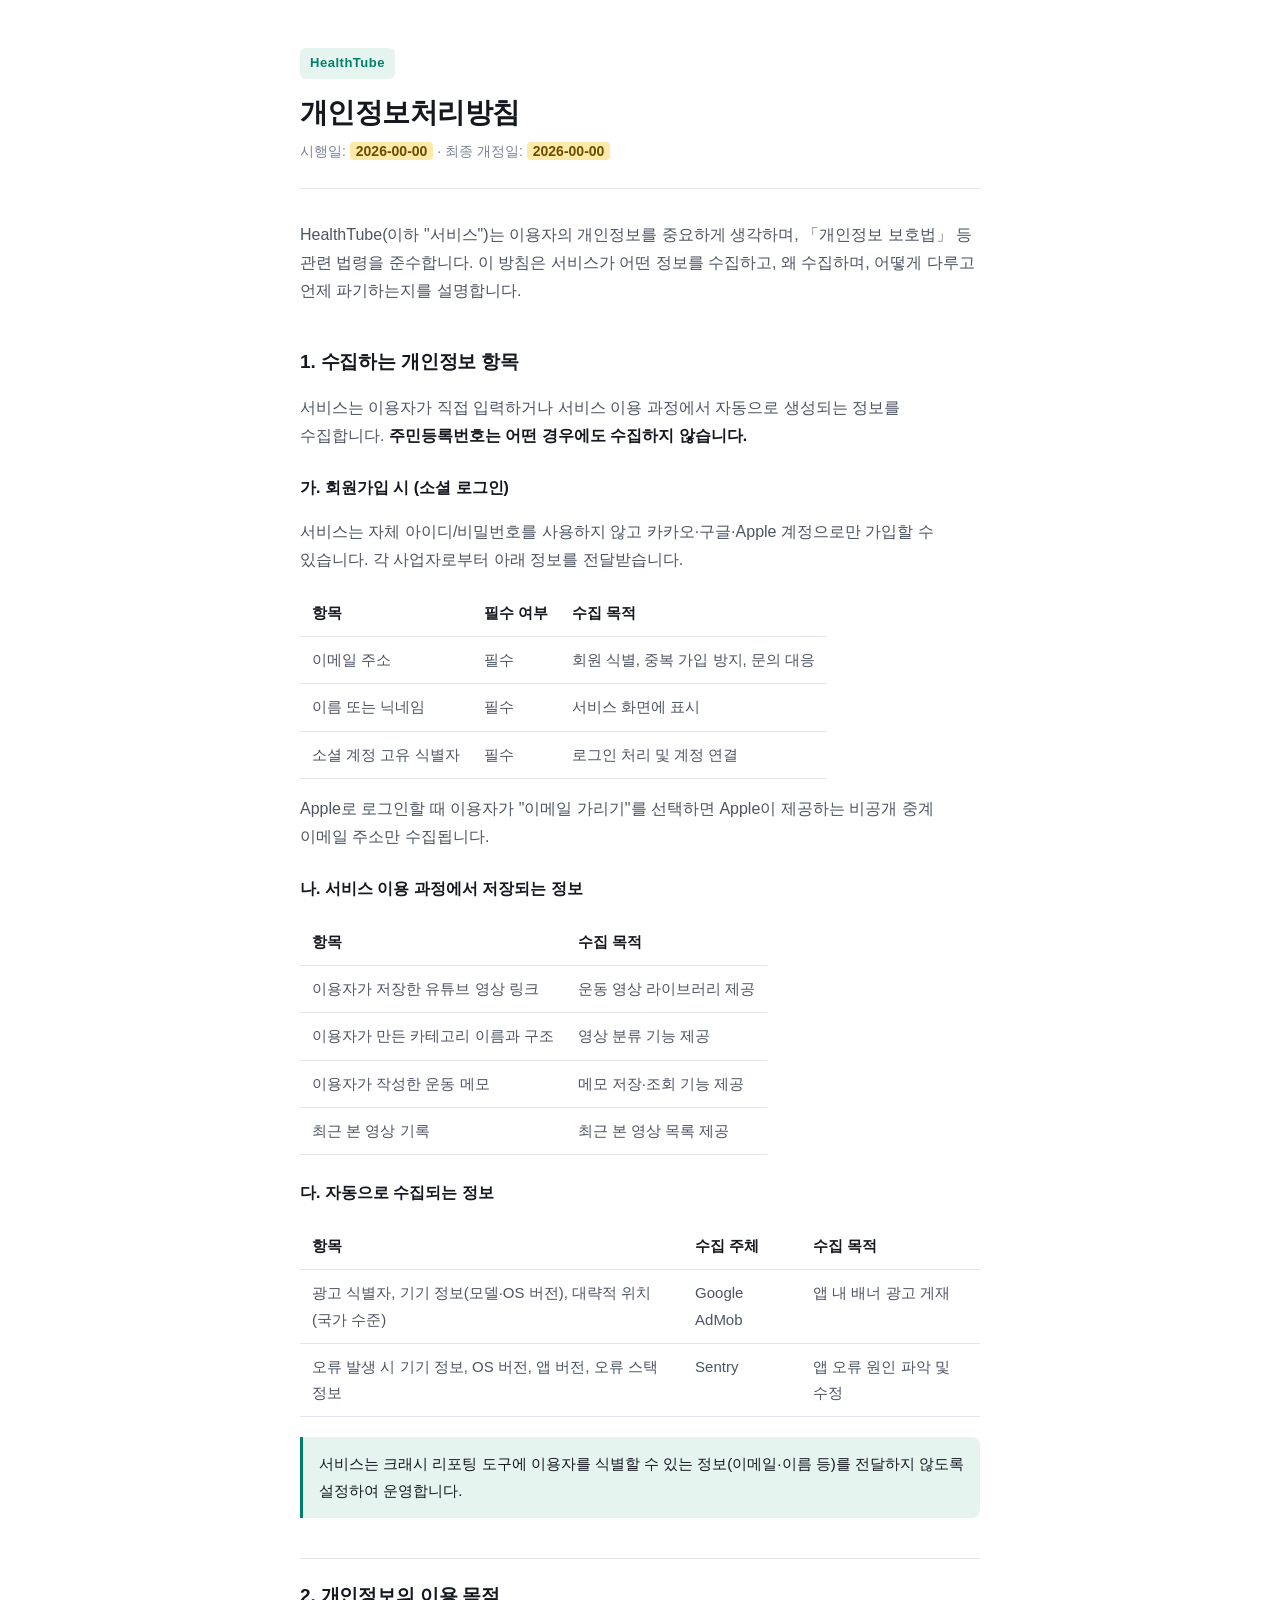
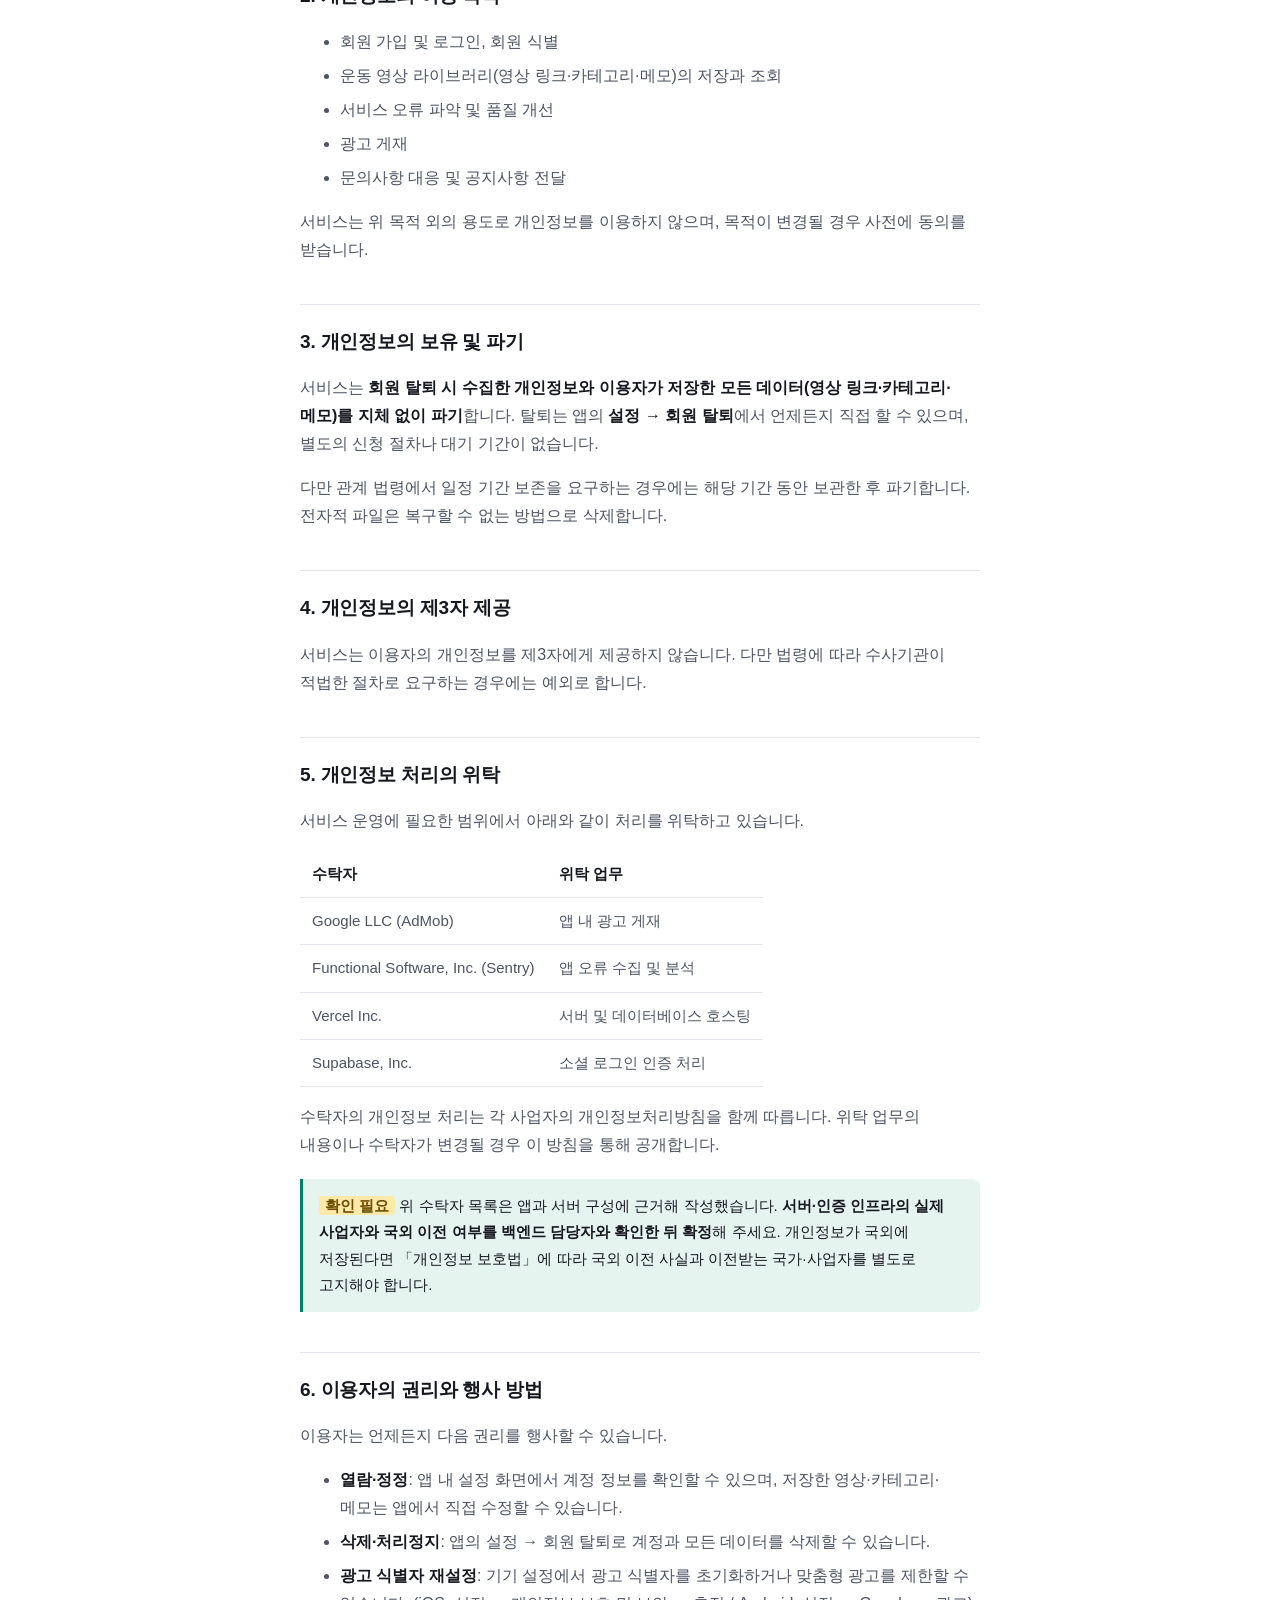
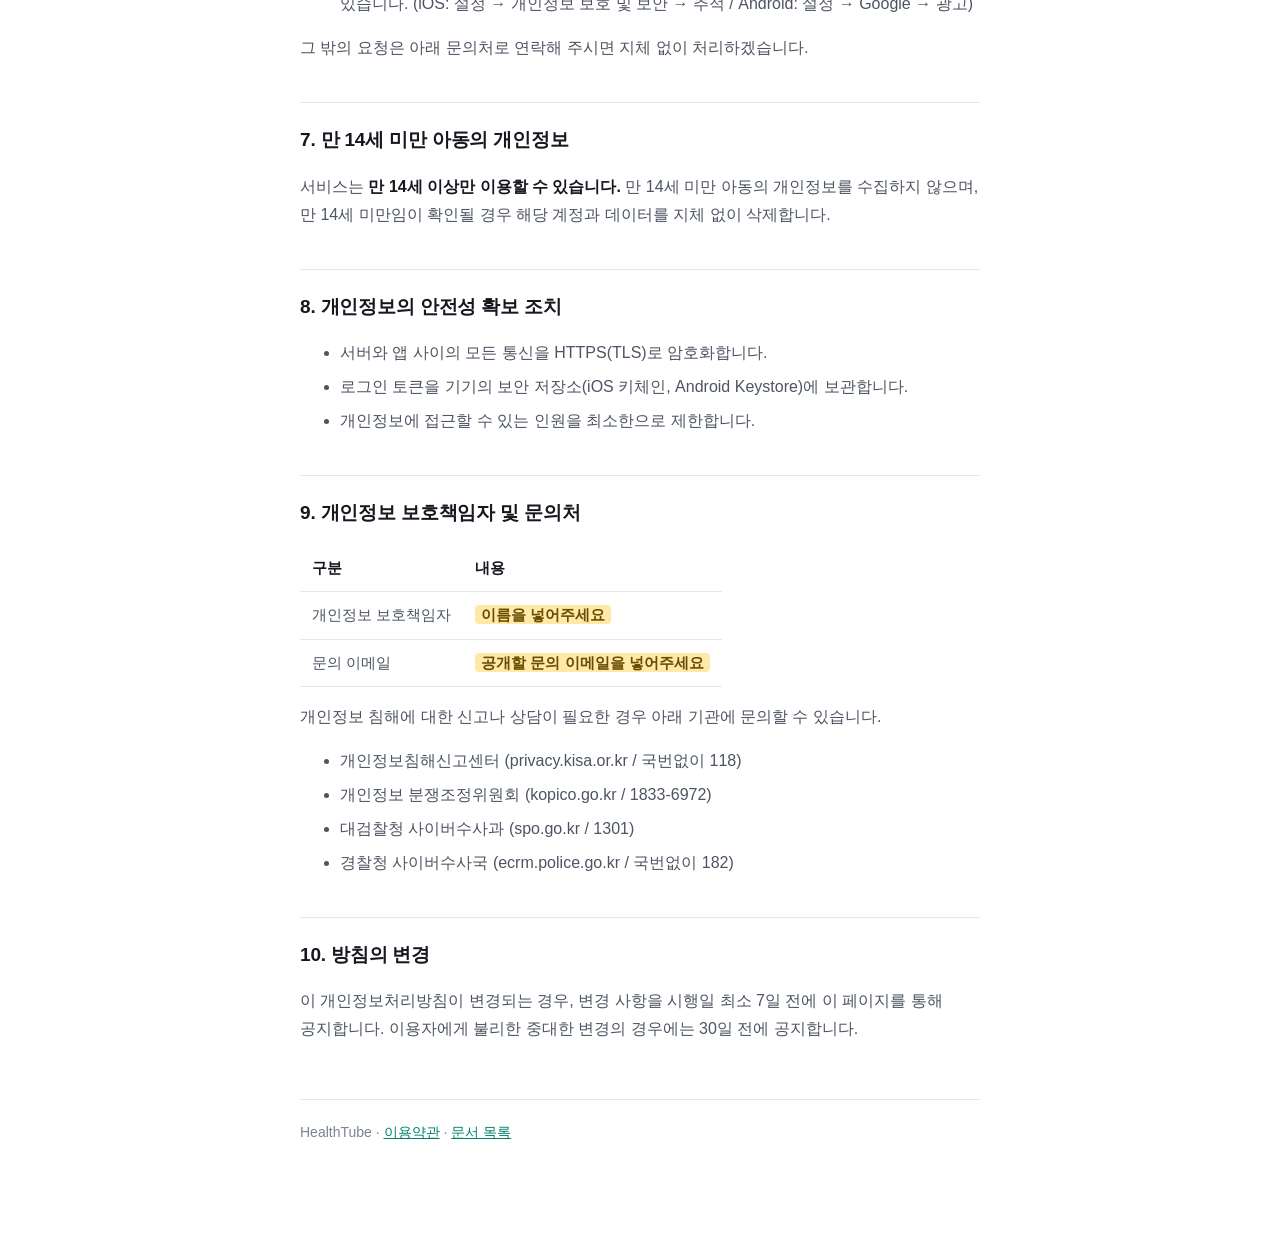
==== privacy.html @ b3cf3918 "HealthTube 개인정보처리방침·이용약관 공개 페이지 앱 코드 저장소가 비공개라 GitHub Pages를 쓸 수 없어서, 법무 문서만 담은 공개 저장소를 따로 둔다. 스토어 심" ====
<!doctype html>
<html lang="ko">
<head>
<meta charset="utf-8">
<meta name="viewport" content="width=device-width, initial-scale=1">
<title>개인정보처리방침 · HealthTube</title>
<link rel="stylesheet" href="./style.css">
</head>
<body>
<div class="wrap">

<header>
  <a class="brand" href="./">HealthTube</a>
  <h1>개인정보처리방침</h1>
  <p class="meta">시행일: <span class="todo">2026-00-00</span> · 최종 개정일: <span class="todo">2026-00-00</span></p>
</header>

<p>HealthTube(이하 "서비스")는 이용자의 개인정보를 중요하게 생각하며, 「개인정보 보호법」 등 관련 법령을 준수합니다. 이 방침은 서비스가 어떤 정보를 수집하고, 왜 수집하며, 어떻게 다루고 언제 파기하는지를 설명합니다.</p>

<h2>1. 수집하는 개인정보 항목</h2>

<p>서비스는 이용자가 직접 입력하거나 서비스 이용 과정에서 자동으로 생성되는 정보를 수집합니다. <strong>주민등록번호는 어떤 경우에도 수집하지 않습니다.</strong></p>

<h3>가. 회원가입 시 (소셜 로그인)</h3>
<p>서비스는 자체 아이디/비밀번호를 사용하지 않고 카카오·구글·Apple 계정으로만 가입할 수 있습니다. 각 사업자로부터 아래 정보를 전달받습니다.</p>
<table>
  <tr><th>항목</th><th>필수 여부</th><th>수집 목적</th></tr>
  <tr><td>이메일 주소</td><td>필수</td><td>회원 식별, 중복 가입 방지, 문의 대응</td></tr>
  <tr><td>이름 또는 닉네임</td><td>필수</td><td>서비스 화면에 표시</td></tr>
  <tr><td>소셜 계정 고유 식별자</td><td>필수</td><td>로그인 처리 및 계정 연결</td></tr>
</table>
<p>Apple로 로그인할 때 이용자가 "이메일 가리기"를 선택하면 Apple이 제공하는 비공개 중계 이메일 주소만 수집됩니다.</p>

<h3>나. 서비스 이용 과정에서 저장되는 정보</h3>
<table>
  <tr><th>항목</th><th>수집 목적</th></tr>
  <tr><td>이용자가 저장한 유튜브 영상 링크</td><td>운동 영상 라이브러리 제공</td></tr>
  <tr><td>이용자가 만든 카테고리 이름과 구조</td><td>영상 분류 기능 제공</td></tr>
  <tr><td>이용자가 작성한 운동 메모</td><td>메모 저장·조회 기능 제공</td></tr>
  <tr><td>최근 본 영상 기록</td><td>최근 본 영상 목록 제공</td></tr>
</table>

<h3>다. 자동으로 수집되는 정보</h3>
<table>
  <tr><th>항목</th><th>수집 주체</th><th>수집 목적</th></tr>
  <tr><td>광고 식별자, 기기 정보(모델·OS 버전), 대략적 위치(국가 수준)</td><td>Google AdMob</td><td>앱 내 배너 광고 게재</td></tr>
  <tr><td>오류 발생 시 기기 정보, OS 버전, 앱 버전, 오류 스택 정보</td><td>Sentry</td><td>앱 오류 원인 파악 및 수정</td></tr>
</table>

<div class="note">
  <p>서비스는 크래시 리포팅 도구에 이용자를 식별할 수 있는 정보(이메일·이름 등)를 전달하지 않도록 설정하여 운영합니다.</p>
</div>

<h2>2. 개인정보의 이용 목적</h2>
<ul>
  <li>회원 가입 및 로그인, 회원 식별</li>
  <li>운동 영상 라이브러리(영상 링크·카테고리·메모)의 저장과 조회</li>
  <li>서비스 오류 파악 및 품질 개선</li>
  <li>광고 게재</li>
  <li>문의사항 대응 및 공지사항 전달</li>
</ul>
<p>서비스는 위 목적 외의 용도로 개인정보를 이용하지 않으며, 목적이 변경될 경우 사전에 동의를 받습니다.</p>

<h2>3. 개인정보의 보유 및 파기</h2>
<p>서비스는 <strong>회원 탈퇴 시 수집한 개인정보와 이용자가 저장한 모든 데이터(영상 링크·카테고리·메모)를 지체 없이 파기</strong>합니다. 탈퇴는 앱의 <strong>설정 → 회원 탈퇴</strong>에서 언제든지 직접 할 수 있으며, 별도의 신청 절차나 대기 기간이 없습니다.</p>
<p>다만 관계 법령에서 일정 기간 보존을 요구하는 경우에는 해당 기간 동안 보관한 후 파기합니다. 전자적 파일은 복구할 수 없는 방법으로 삭제합니다.</p>

<h2>4. 개인정보의 제3자 제공</h2>
<p>서비스는 이용자의 개인정보를 제3자에게 제공하지 않습니다. 다만 법령에 따라 수사기관이 적법한 절차로 요구하는 경우에는 예외로 합니다.</p>

<h2>5. 개인정보 처리의 위탁</h2>
<p>서비스 운영에 필요한 범위에서 아래와 같이 처리를 위탁하고 있습니다.</p>
<table>
  <tr><th>수탁자</th><th>위탁 업무</th></tr>
  <tr><td>Google LLC (AdMob)</td><td>앱 내 광고 게재</td></tr>
  <tr><td>Functional Software, Inc. (Sentry)</td><td>앱 오류 수집 및 분석</td></tr>
  <tr><td>Vercel Inc.</td><td>서버 및 데이터베이스 호스팅</td></tr>
  <tr><td>Supabase, Inc.</td><td>소셜 로그인 인증 처리</td></tr>
</table>
<p>수탁자의 개인정보 처리는 각 사업자의 개인정보처리방침을 함께 따릅니다. 위탁 업무의 내용이나 수탁자가 변경될 경우 이 방침을 통해 공개합니다.</p>

<div class="note">
  <p><span class="todo">확인 필요</span> 위 수탁자 목록은 앱과 서버 구성에 근거해 작성했습니다. <strong>서버·인증 인프라의 실제 사업자와 국외 이전 여부를 백엔드 담당자와 확인한 뒤 확정</strong>해 주세요. 개인정보가 국외에 저장된다면 「개인정보 보호법」에 따라 국외 이전 사실과 이전받는 국가·사업자를 별도로 고지해야 합니다.</p>
</div>

<h2>6. 이용자의 권리와 행사 방법</h2>
<p>이용자는 언제든지 다음 권리를 행사할 수 있습니다.</p>
<ul>
  <li><strong>열람·정정</strong>: 앱 내 설정 화면에서 계정 정보를 확인할 수 있으며, 저장한 영상·카테고리·메모는 앱에서 직접 수정할 수 있습니다.</li>
  <li><strong>삭제·처리정지</strong>: 앱의 설정 → 회원 탈퇴로 계정과 모든 데이터를 삭제할 수 있습니다.</li>
  <li><strong>광고 식별자 재설정</strong>: 기기 설정에서 광고 식별자를 초기화하거나 맞춤형 광고를 제한할 수 있습니다. (iOS: 설정 → 개인정보 보호 및 보안 → 추적 / Android: 설정 → Google → 광고)</li>
</ul>
<p>그 밖의 요청은 아래 문의처로 연락해 주시면 지체 없이 처리하겠습니다.</p>

<h2>7. 만 14세 미만 아동의 개인정보</h2>
<p>서비스는 <strong>만 14세 이상만 이용할 수 있습니다.</strong> 만 14세 미만 아동의 개인정보를 수집하지 않으며, 만 14세 미만임이 확인될 경우 해당 계정과 데이터를 지체 없이 삭제합니다.</p>

<h2>8. 개인정보의 안전성 확보 조치</h2>
<ul>
  <li>서버와 앱 사이의 모든 통신을 HTTPS(TLS)로 암호화합니다.</li>
  <li>로그인 토큰을 기기의 보안 저장소(iOS 키체인, Android Keystore)에 보관합니다.</li>
  <li>개인정보에 접근할 수 있는 인원을 최소한으로 제한합니다.</li>
</ul>

<h2>9. 개인정보 보호책임자 및 문의처</h2>
<table>
  <tr><th>구분</th><th>내용</th></tr>
  <tr><td>개인정보 보호책임자</td><td><span class="todo">이름을 넣어주세요</span></td></tr>
  <tr><td>문의 이메일</td><td><span class="todo">공개할 문의 이메일을 넣어주세요</span></td></tr>
</table>
<p>개인정보 침해에 대한 신고나 상담이 필요한 경우 아래 기관에 문의할 수 있습니다.</p>
<ul>
  <li>개인정보침해신고센터 (privacy.kisa.or.kr / 국번없이 118)</li>
  <li>개인정보 분쟁조정위원회 (kopico.go.kr / 1833-6972)</li>
  <li>대검찰청 사이버수사과 (spo.go.kr / 1301)</li>
  <li>경찰청 사이버수사국 (ecrm.police.go.kr / 국번없이 182)</li>
</ul>

<h2>10. 방침의 변경</h2>
<p>이 개인정보처리방침이 변경되는 경우, 변경 사항을 시행일 최소 7일 전에 이 페이지를 통해 공지합니다. 이용자에게 불리한 중대한 변경의 경우에는 30일 전에 공지합니다.</p>

<footer>
  HealthTube · <a href="./terms">이용약관</a> · <a href="./">문서 목록</a>
</footer>

</div>
</body>
</html>
---- style.css ----
:root {
  --ground: #ffffff;
  --ink: #16181f;
  --ink-2: #4d5462;
  --ink-3: #7b8394;
  --line: #e3e6ec;
  --accent: #00806a;
  --accent-wash: #e6f4f0;
}
@media (prefers-color-scheme: dark) {
  :root {
    --ground: #12121c;
    --ink: #f3f4f7;
    --ink-2: #a6abb8;
    --ink-3: #7c8393;
    --line: #2a2d3a;
    --accent: #00d6a6;
    --accent-wash: #0f2e2b;
  }
}
* { box-sizing: border-box; }
body {
  margin: 0;
  background: var(--ground);
  color: var(--ink);
  font-family: -apple-system, BlinkMacSystemFont, "Apple SD Gothic Neo",
    "Pretendard", "Malgun Gothic", sans-serif;
  font-size: 16px;
  line-height: 1.75;
  word-break: keep-all;
  overflow-wrap: break-word;
}
.wrap { max-width: 720px; margin: 0 auto; padding: 48px 20px 96px; }
header { border-bottom: 1px solid var(--line); padding-bottom: 24px; margin-bottom: 32px; }
.brand {
  display: inline-block; font-size: 13px; font-weight: 700; letter-spacing: .04em;
  color: var(--accent); background: var(--accent-wash);
  padding: 4px 10px; border-radius: 6px; text-decoration: none; margin-bottom: 16px;
}
h1 { margin: 0 0 8px; font-size: 28px; line-height: 1.3; letter-spacing: -.02em; }
.meta { margin: 0; color: var(--ink-3); font-size: 14px; }
h2 {
  margin: 40px 0 12px; font-size: 19px; letter-spacing: -.01em;
  padding-top: 20px; border-top: 1px solid var(--line);
}
h2:first-of-type { border-top: 0; padding-top: 0; }
h3 { margin: 24px 0 8px; font-size: 16px; }
p, li { color: var(--ink-2); }
li { margin-bottom: 6px; }
strong { color: var(--ink); }
table { width: 100%; border-collapse: collapse; margin: 16px 0; font-size: 15px; display: block; overflow-x: auto; }
th, td { text-align: left; padding: 10px 12px; border-bottom: 1px solid var(--line); vertical-align: top; }
th { color: var(--ink); font-weight: 600; white-space: nowrap; }
td { color: var(--ink-2); }
.note {
  background: var(--accent-wash); border-left: 3px solid var(--accent);
  padding: 14px 16px; border-radius: 0 8px 8px 0; margin: 20px 0;
}
.note p { margin: 0; color: var(--ink); font-size: 15px; }
footer { margin-top: 56px; padding-top: 20px; border-top: 1px solid var(--line); color: var(--ink-3); font-size: 14px; }
a { color: var(--accent); }
.todo { background: #ffe9a8; color: #6b4d00; padding: 1px 6px; border-radius: 4px; font-weight: 600; }
@media (prefers-color-scheme: dark) { .todo { background: #4a3a00; color: #ffd968; } }
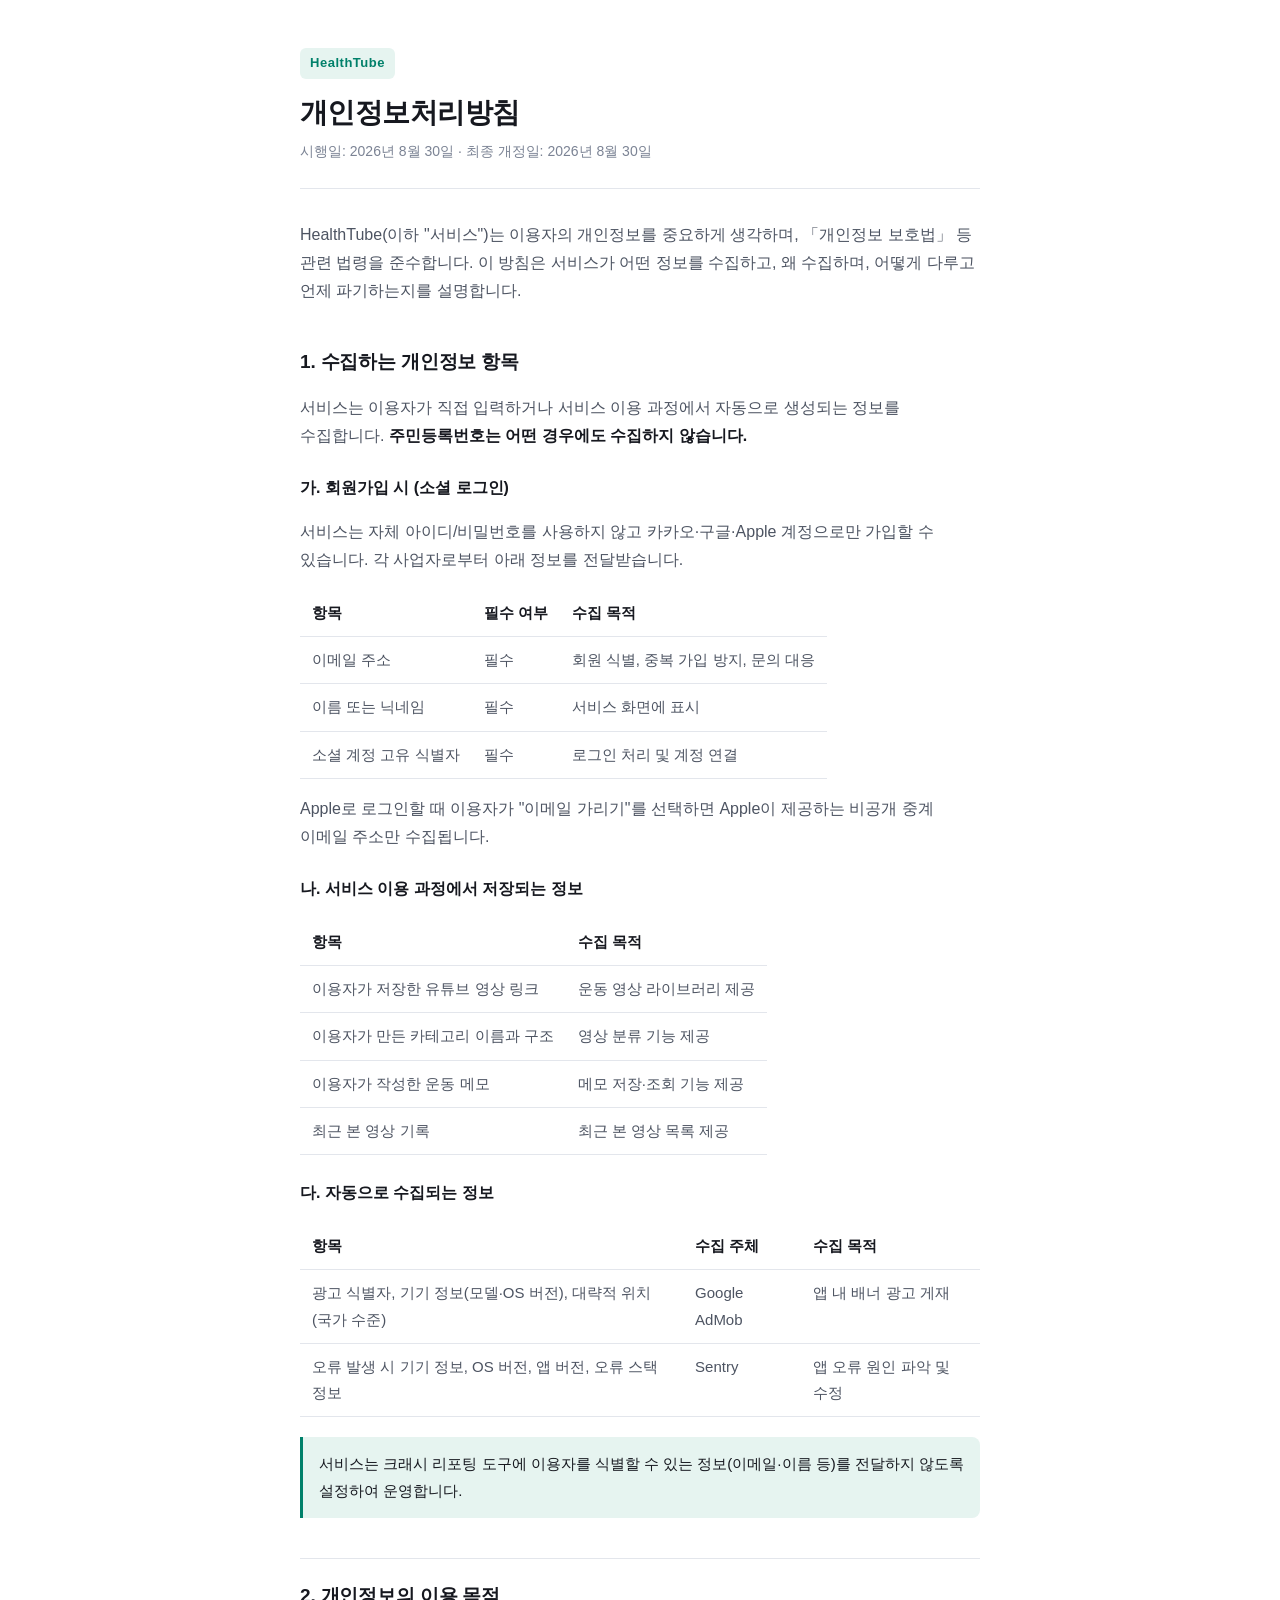
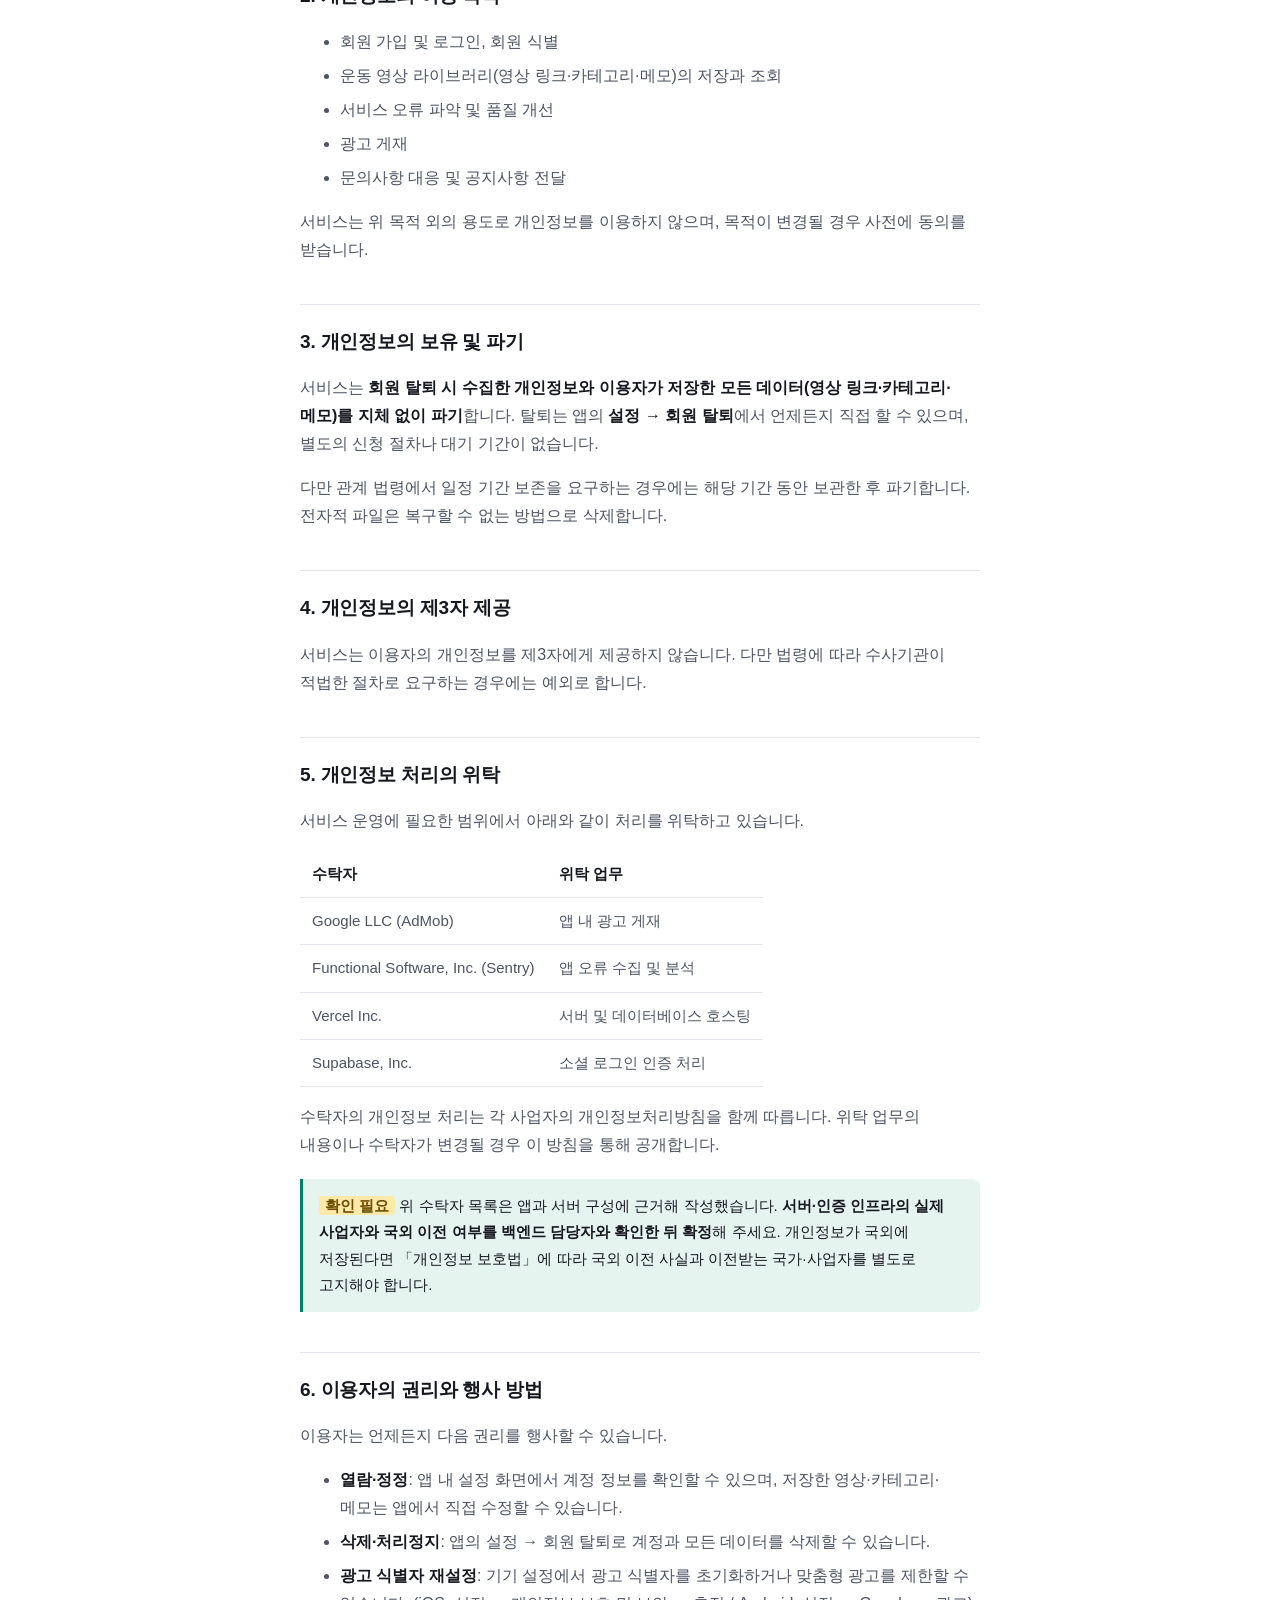
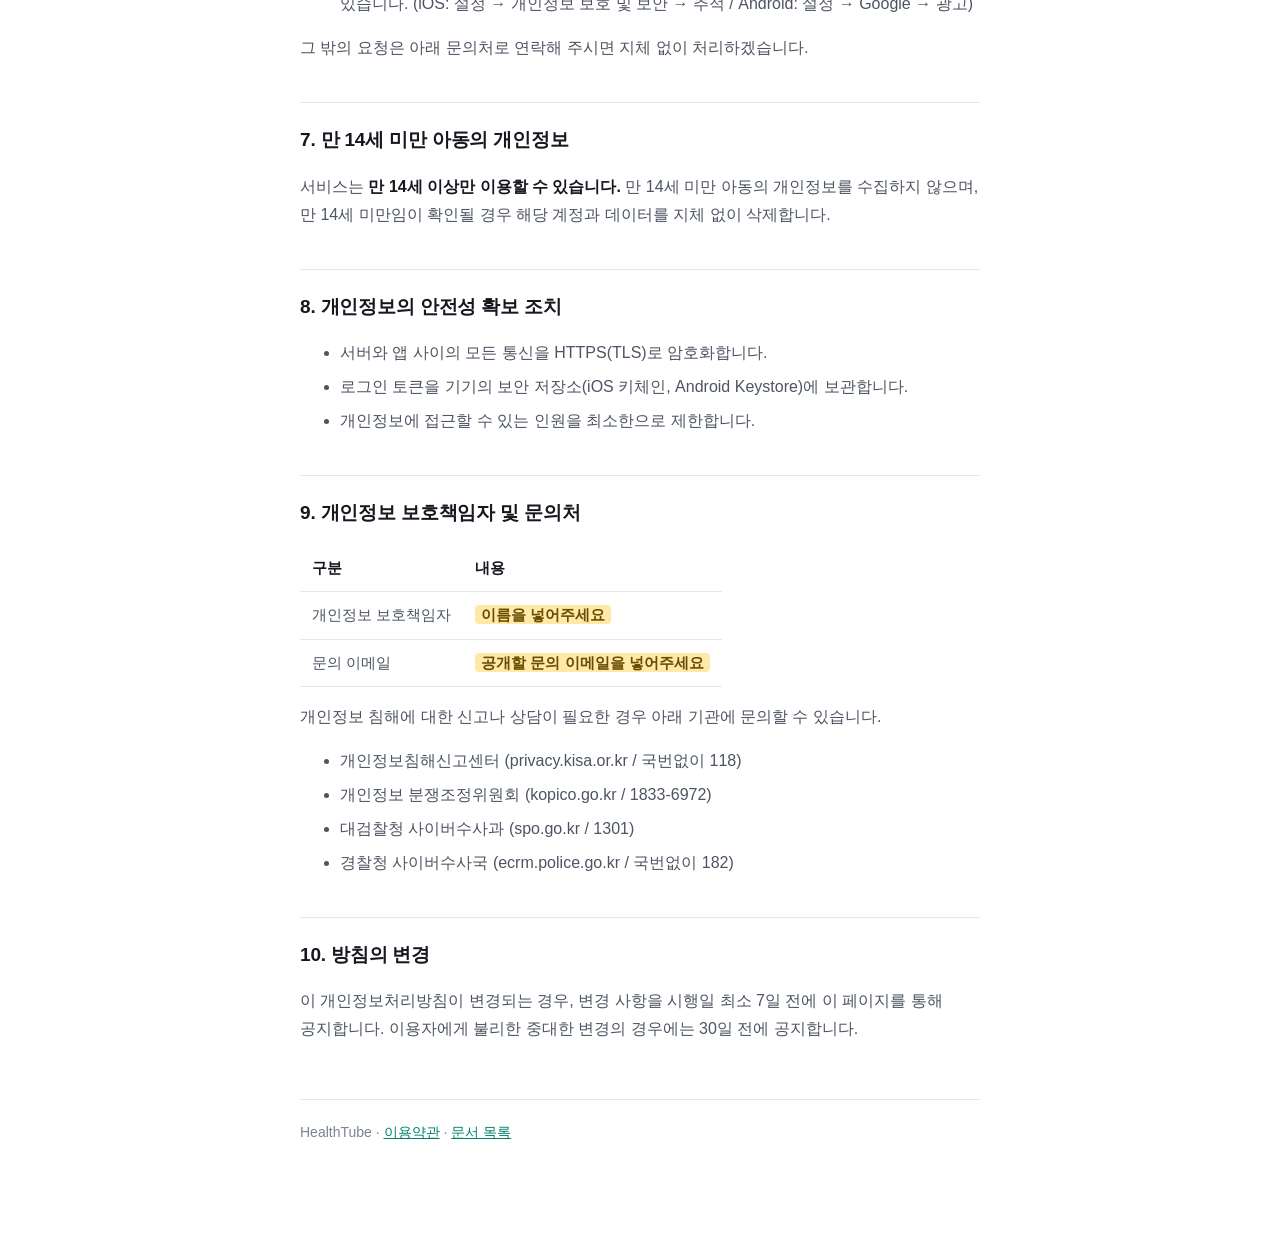
==== commit f9b7ecf3: "시행일을 2026년 8월 30일로 확정 문서를 공개한 날을 시행일로 잡는다. 남은 빈칸은 개인정보 보호책임자 이름과 공개할 문의 이메일 두 가지." ====
--- a/privacy.html
+++ b/privacy.html
@@ -12,7 +12,7 @@
 <header>
   <a class="brand" href="./">HealthTube</a>
   <h1>개인정보처리방침</h1>
-  <p class="meta">시행일: <span class="todo">2026-00-00</span> · 최종 개정일: <span class="todo">2026-00-00</span></p>
+  <p class="meta">시행일: 2026년 8월 30일 · 최종 개정일: 2026년 8월 30일</p>
 </header>
 
 <p>HealthTube(이하 "서비스")는 이용자의 개인정보를 중요하게 생각하며, 「개인정보 보호법」 등 관련 법령을 준수합니다. 이 방침은 서비스가 어떤 정보를 수집하고, 왜 수집하며, 어떻게 다루고 언제 파기하는지를 설명합니다.</p>
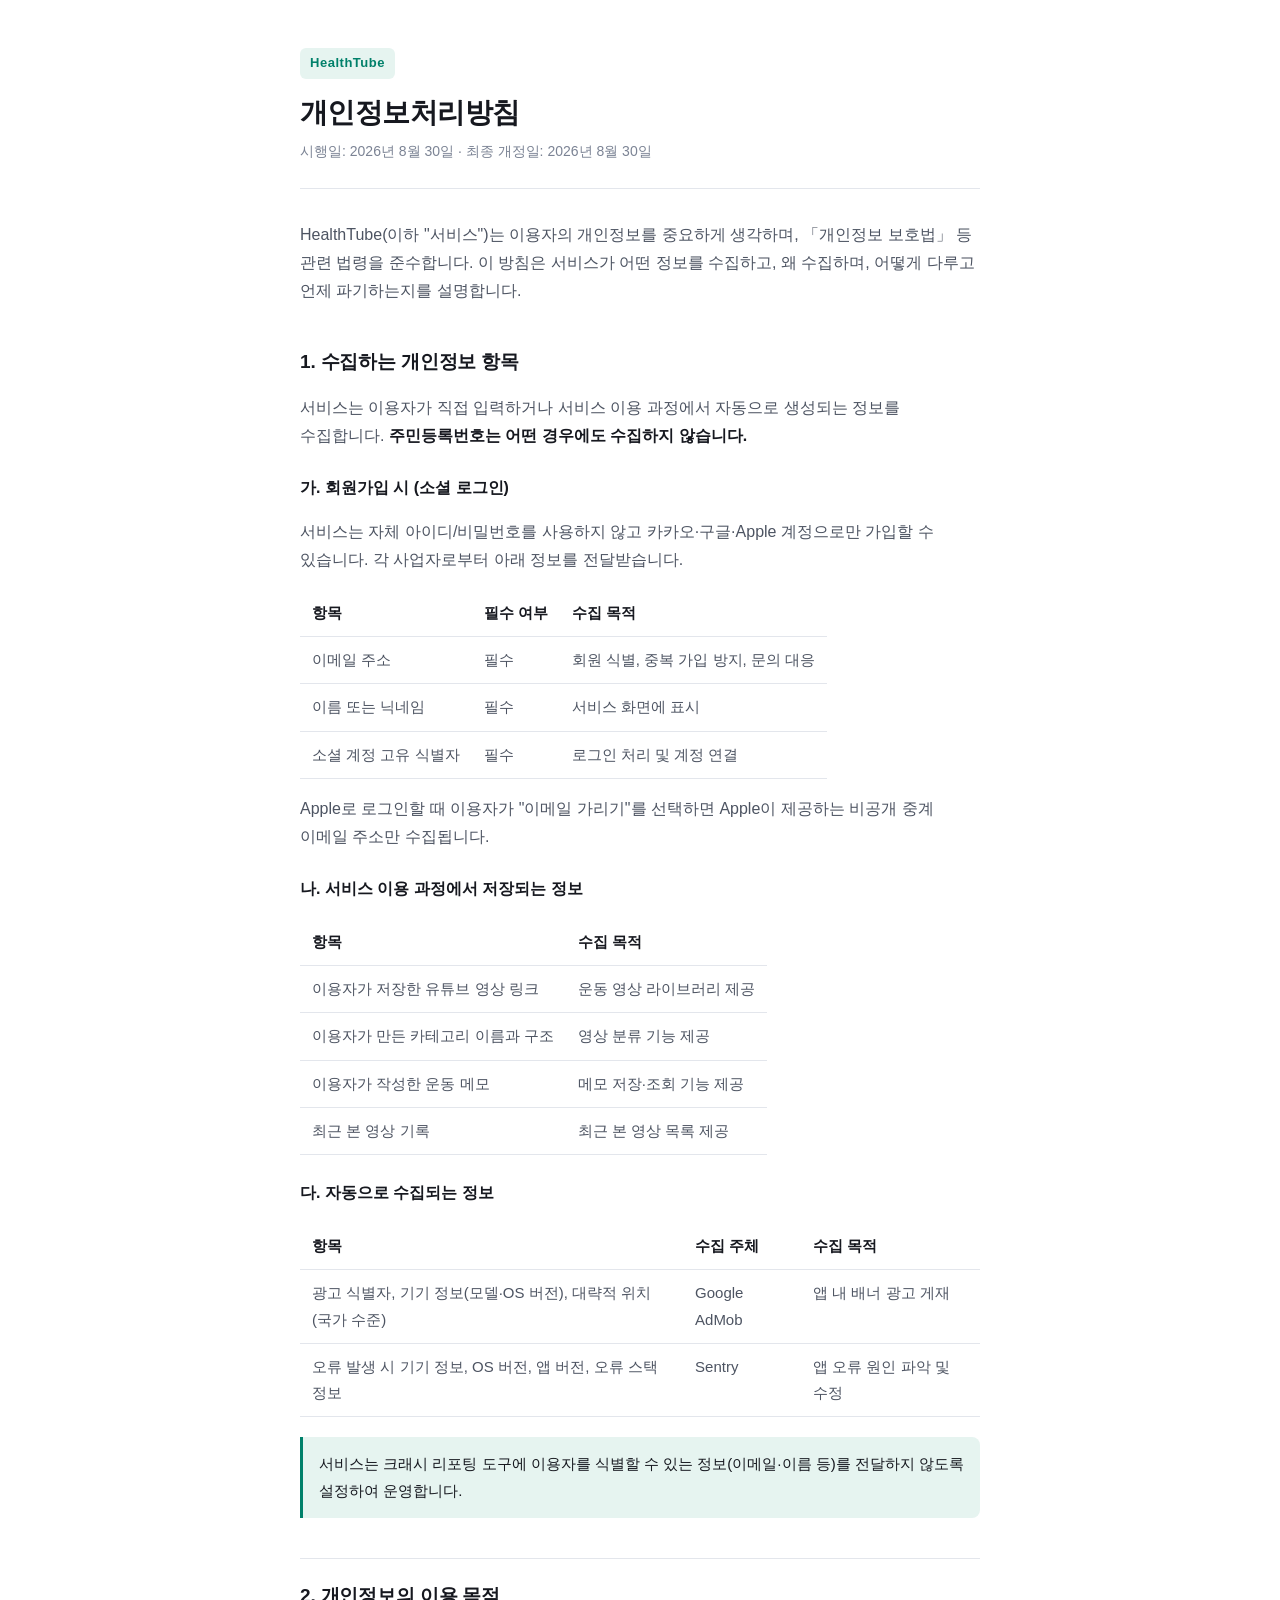
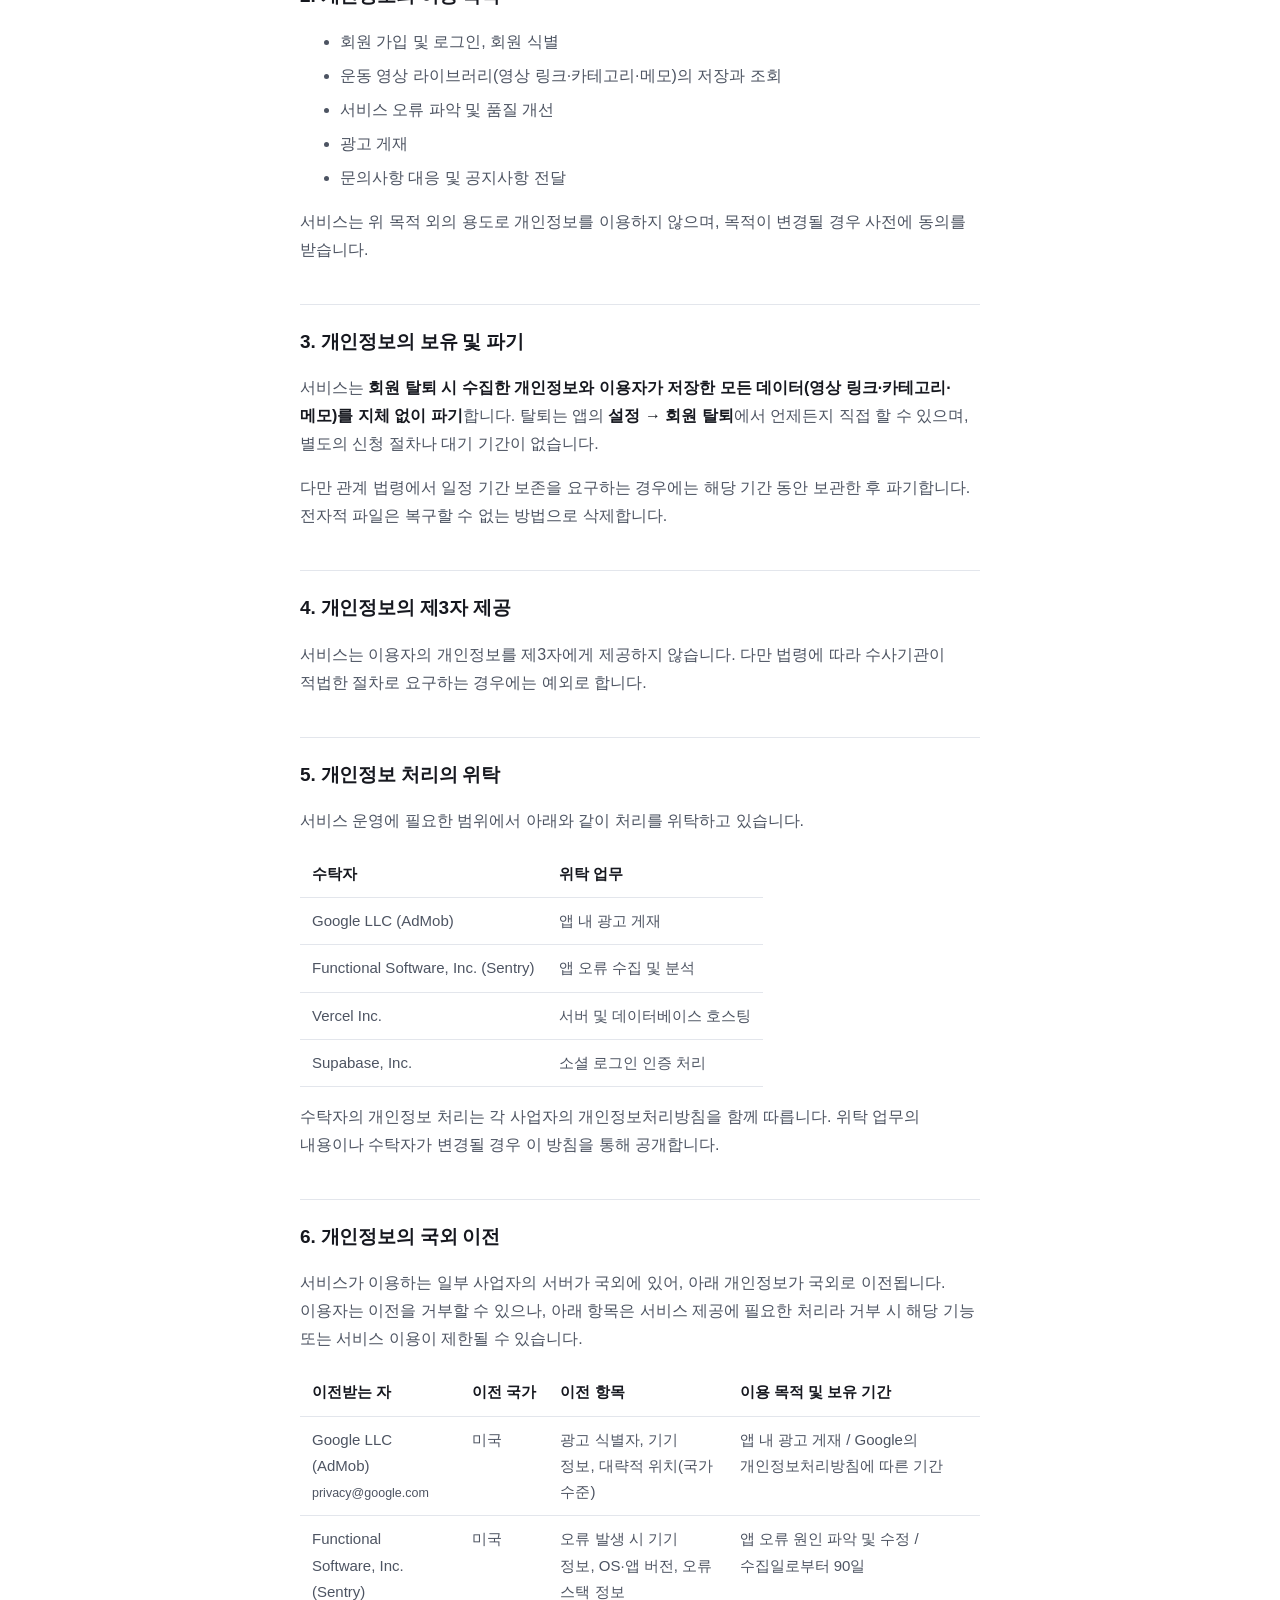
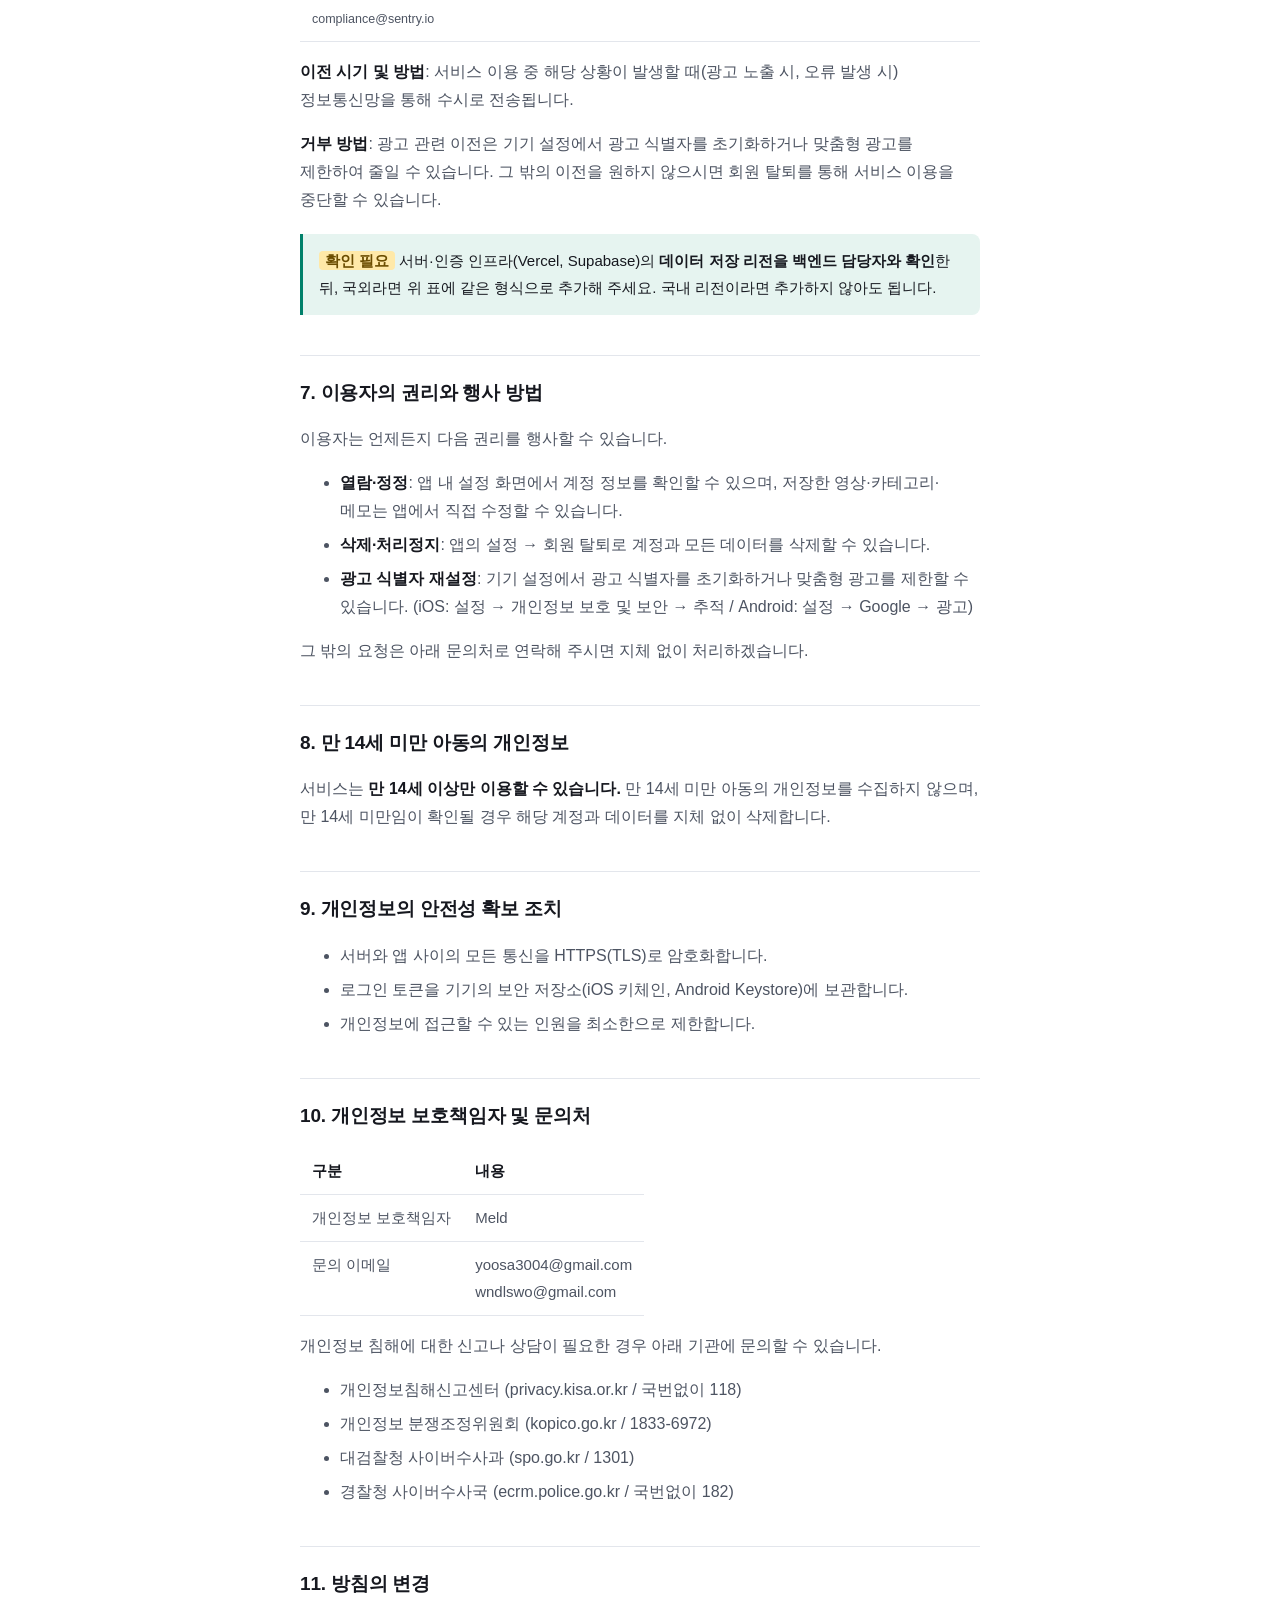
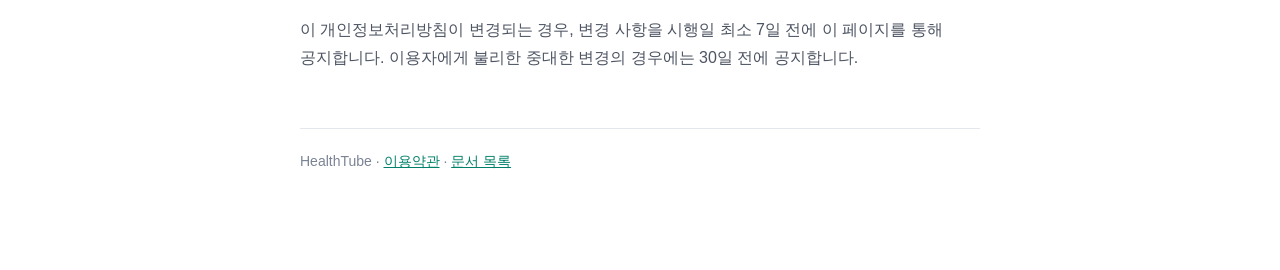
==== commit fbbdc4b5: "국외 이전 항목 추가, 보호책임자·문의처 확정 개인정보 보호책임자를 Meld로, 문의처를 두 이메일로 채웠다.  국외 이전 절을 새로 넣었다. 서비스를 한국에서만 제공해도 데이터가" ====
--- a/privacy.html
+++ b/privacy.html
@@ -79,11 +79,31 @@
 </table>
 <p>수탁자의 개인정보 처리는 각 사업자의 개인정보처리방침을 함께 따릅니다. 위탁 업무의 내용이나 수탁자가 변경될 경우 이 방침을 통해 공개합니다.</p>
 
+<h2>6. 개인정보의 국외 이전</h2>
+<p>서비스가 이용하는 일부 사업자의 서버가 국외에 있어, 아래 개인정보가 국외로 이전됩니다. 이용자는 이전을 거부할 수 있으나, 아래 항목은 서비스 제공에 필요한 처리라 거부 시 해당 기능 또는 서비스 이용이 제한될 수 있습니다.</p>
+<table>
+  <tr><th>이전받는 자</th><th>이전 국가</th><th>이전 항목</th><th>이용 목적 및 보유 기간</th></tr>
+  <tr>
+    <td>Google LLC<br>(AdMob)<br><small>privacy@google.com</small></td>
+    <td>미국</td>
+    <td>광고 식별자, 기기 정보, 대략적 위치(국가 수준)</td>
+    <td>앱 내 광고 게재 / Google의 개인정보처리방침에 따른 기간</td>
+  </tr>
+  <tr>
+    <td>Functional Software, Inc.<br>(Sentry)<br><small>compliance@sentry.io</small></td>
+    <td>미국</td>
+    <td>오류 발생 시 기기 정보, OS·앱 버전, 오류 스택 정보</td>
+    <td>앱 오류 원인 파악 및 수정 / 수집일로부터 90일</td>
+  </tr>
+</table>
+<p><strong>이전 시기 및 방법</strong>: 서비스 이용 중 해당 상황이 발생할 때(광고 노출 시, 오류 발생 시) 정보통신망을 통해 수시로 전송됩니다.</p>
+<p><strong>거부 방법</strong>: 광고 관련 이전은 기기 설정에서 광고 식별자를 초기화하거나 맞춤형 광고를 제한하여 줄일 수 있습니다. 그 밖의 이전을 원하지 않으시면 회원 탈퇴를 통해 서비스 이용을 중단할 수 있습니다.</p>
+
 <div class="note">
-  <p><span class="todo">확인 필요</span> 위 수탁자 목록은 앱과 서버 구성에 근거해 작성했습니다. <strong>서버·인증 인프라의 실제 사업자와 국외 이전 여부를 백엔드 담당자와 확인한 뒤 확정</strong>해 주세요. 개인정보가 국외에 저장된다면 「개인정보 보호법」에 따라 국외 이전 사실과 이전받는 국가·사업자를 별도로 고지해야 합니다.</p>
+  <p><span class="todo">확인 필요</span> 서버·인증 인프라(Vercel, Supabase)의 <strong>데이터 저장 리전을 백엔드 담당자와 확인</strong>한 뒤, 국외라면 위 표에 같은 형식으로 추가해 주세요. 국내 리전이라면 추가하지 않아도 됩니다.</p>
 </div>
 
-<h2>6. 이용자의 권리와 행사 방법</h2>
+<h2>7. 이용자의 권리와 행사 방법</h2>
 <p>이용자는 언제든지 다음 권리를 행사할 수 있습니다.</p>
 <ul>
   <li><strong>열람·정정</strong>: 앱 내 설정 화면에서 계정 정보를 확인할 수 있으며, 저장한 영상·카테고리·메모는 앱에서 직접 수정할 수 있습니다.</li>
@@ -92,21 +112,21 @@
 </ul>
 <p>그 밖의 요청은 아래 문의처로 연락해 주시면 지체 없이 처리하겠습니다.</p>
 
-<h2>7. 만 14세 미만 아동의 개인정보</h2>
+<h2>8. 만 14세 미만 아동의 개인정보</h2>
 <p>서비스는 <strong>만 14세 이상만 이용할 수 있습니다.</strong> 만 14세 미만 아동의 개인정보를 수집하지 않으며, 만 14세 미만임이 확인될 경우 해당 계정과 데이터를 지체 없이 삭제합니다.</p>
 
-<h2>8. 개인정보의 안전성 확보 조치</h2>
+<h2>9. 개인정보의 안전성 확보 조치</h2>
 <ul>
   <li>서버와 앱 사이의 모든 통신을 HTTPS(TLS)로 암호화합니다.</li>
   <li>로그인 토큰을 기기의 보안 저장소(iOS 키체인, Android Keystore)에 보관합니다.</li>
   <li>개인정보에 접근할 수 있는 인원을 최소한으로 제한합니다.</li>
 </ul>
 
-<h2>9. 개인정보 보호책임자 및 문의처</h2>
+<h2>10. 개인정보 보호책임자 및 문의처</h2>
 <table>
   <tr><th>구분</th><th>내용</th></tr>
-  <tr><td>개인정보 보호책임자</td><td><span class="todo">이름을 넣어주세요</span></td></tr>
-  <tr><td>문의 이메일</td><td><span class="todo">공개할 문의 이메일을 넣어주세요</span></td></tr>
+  <tr><td>개인정보 보호책임자</td><td>Meld</td></tr>
+  <tr><td>문의 이메일</td><td>yoosa3004@gmail.com<br>wndlswo@gmail.com</td></tr>
 </table>
 <p>개인정보 침해에 대한 신고나 상담이 필요한 경우 아래 기관에 문의할 수 있습니다.</p>
 <ul>
@@ -116,7 +136,7 @@
   <li>경찰청 사이버수사국 (ecrm.police.go.kr / 국번없이 182)</li>
 </ul>
 
-<h2>10. 방침의 변경</h2>
+<h2>11. 방침의 변경</h2>
 <p>이 개인정보처리방침이 변경되는 경우, 변경 사항을 시행일 최소 7일 전에 이 페이지를 통해 공지합니다. 이용자에게 불리한 중대한 변경의 경우에는 30일 전에 공지합니다.</p>
 
 <footer>
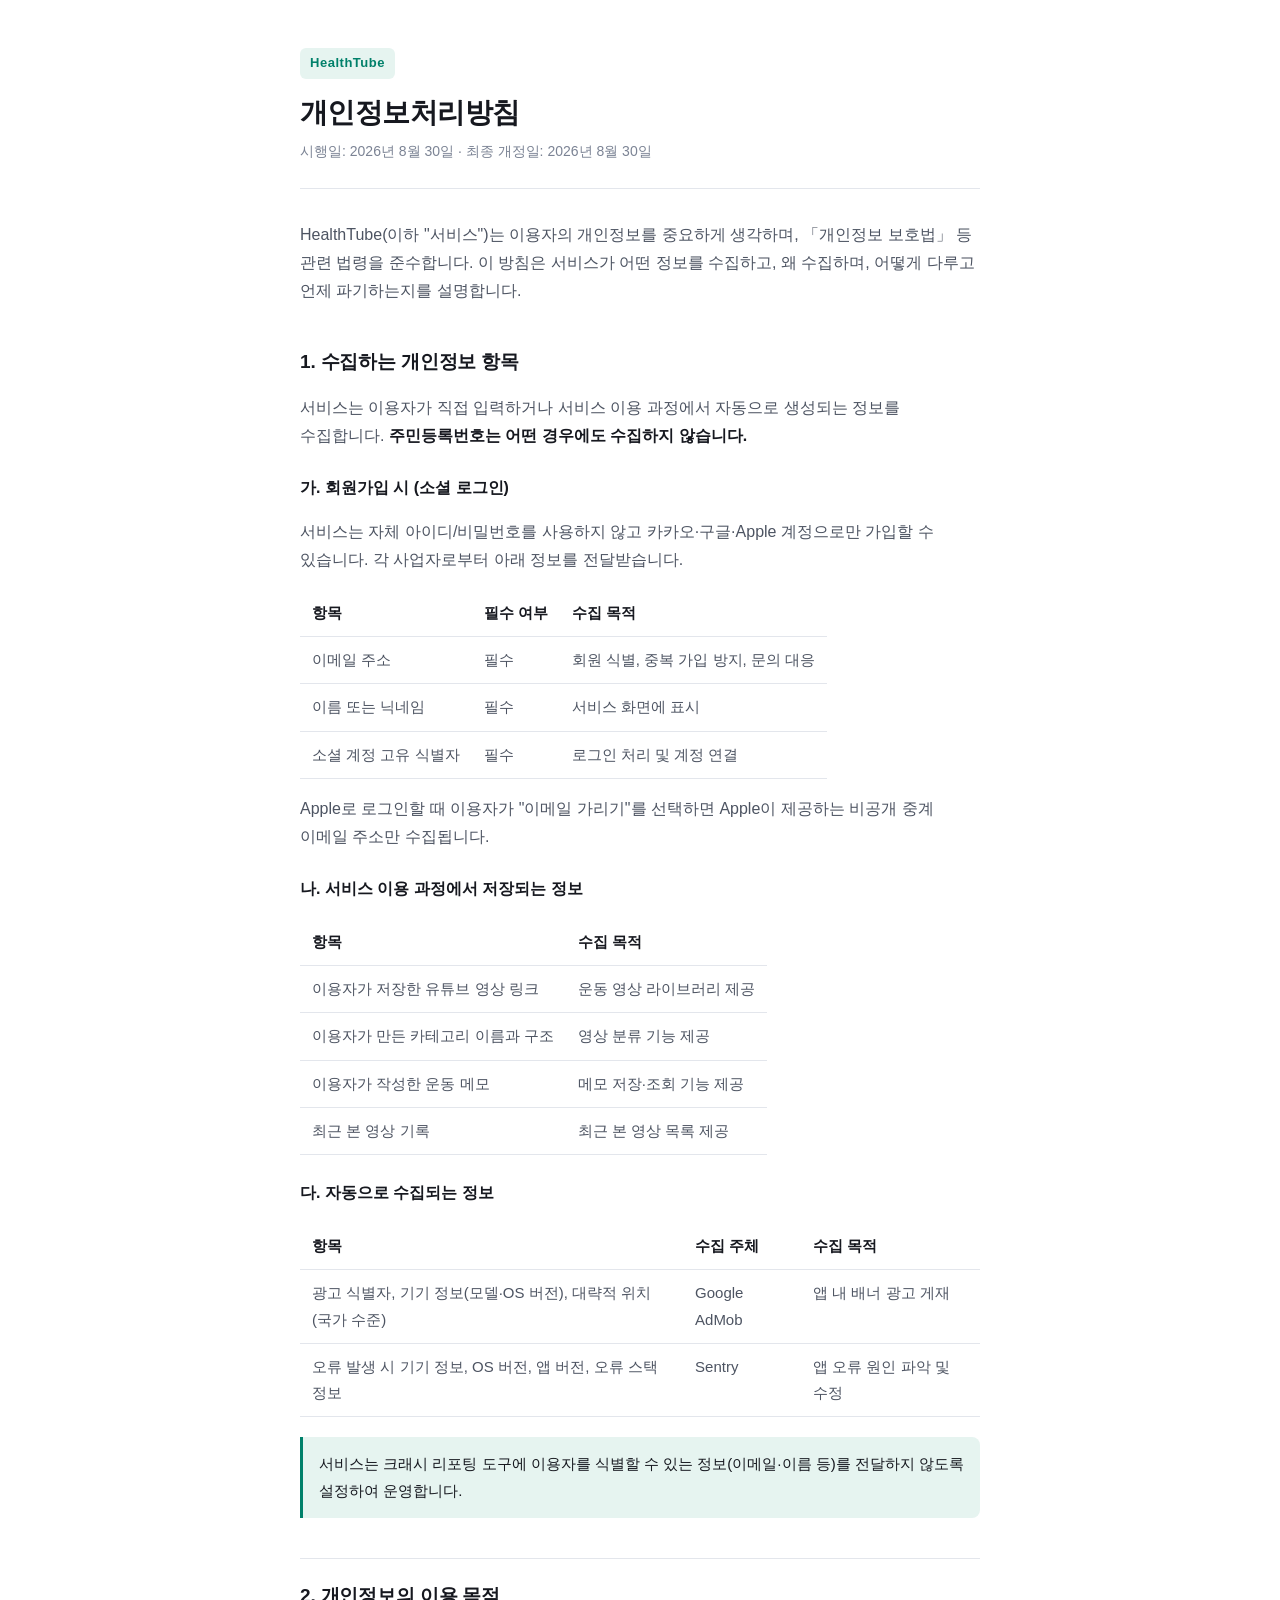
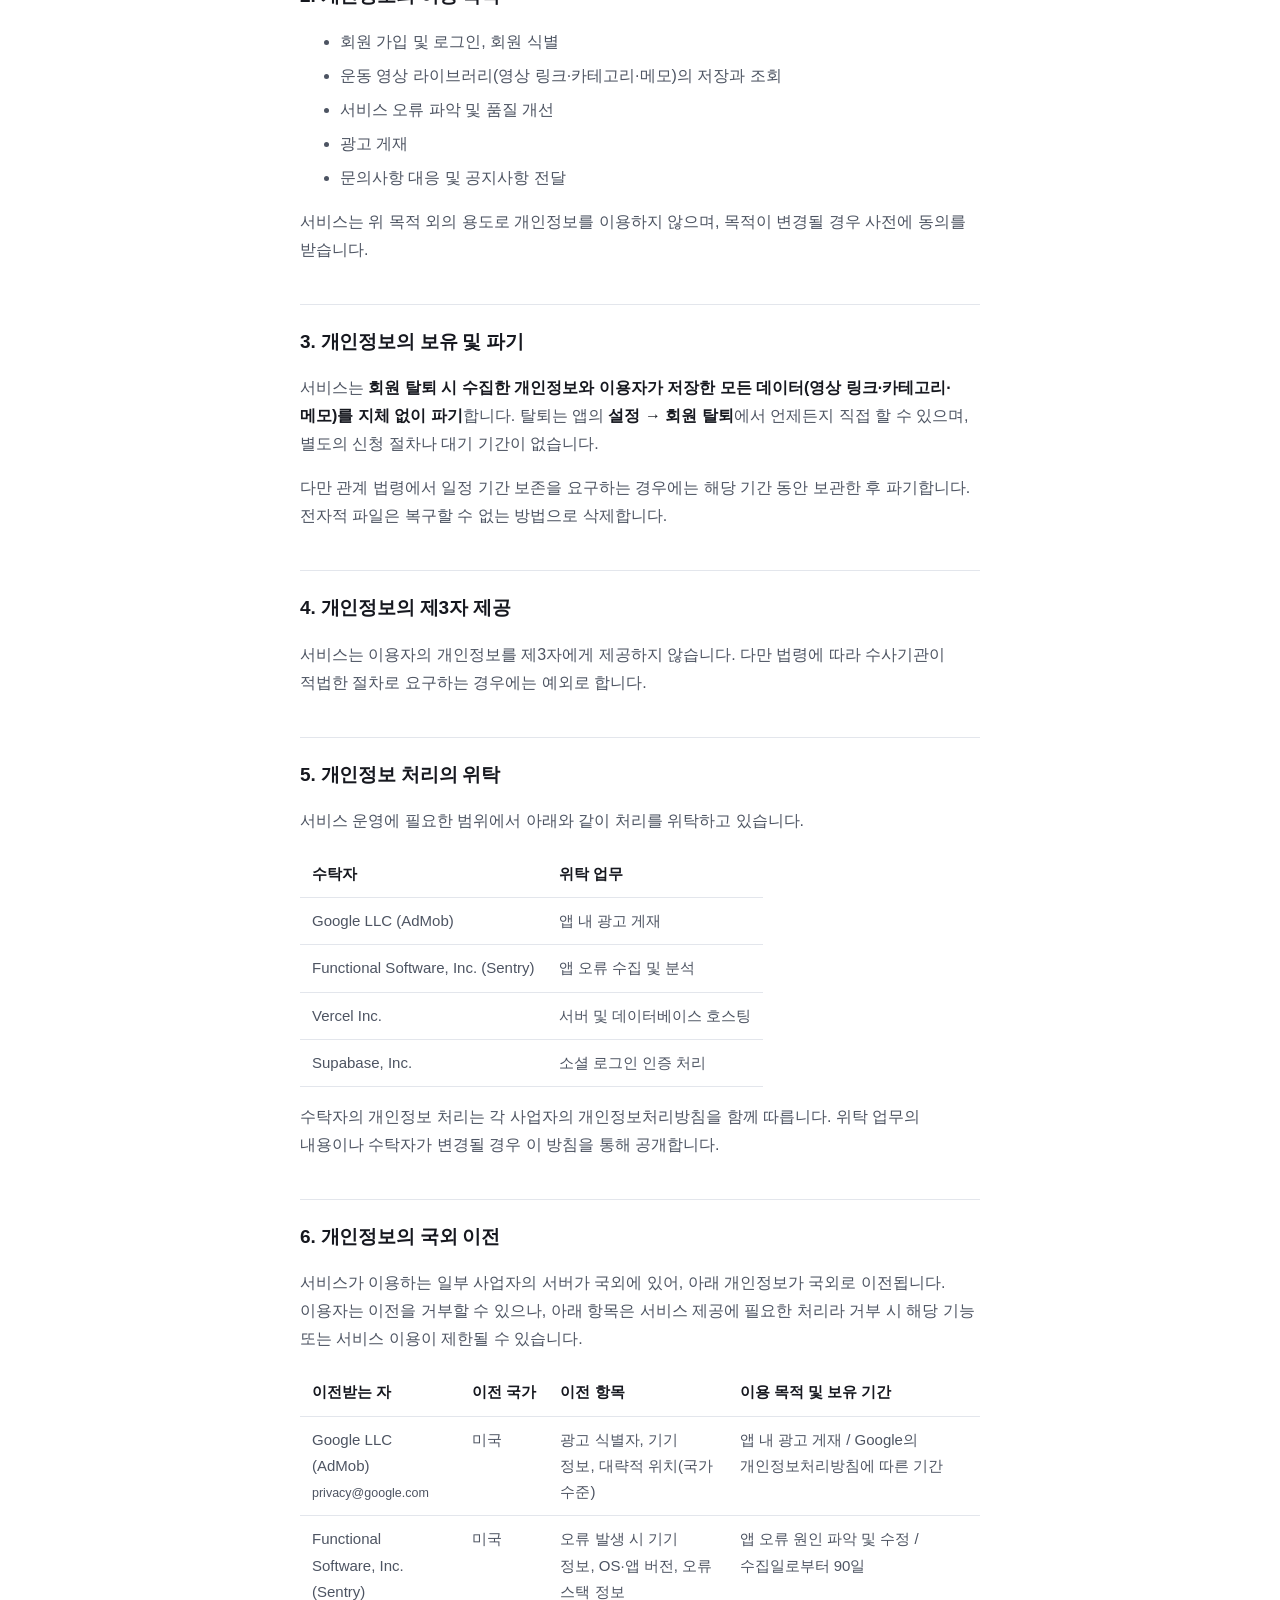
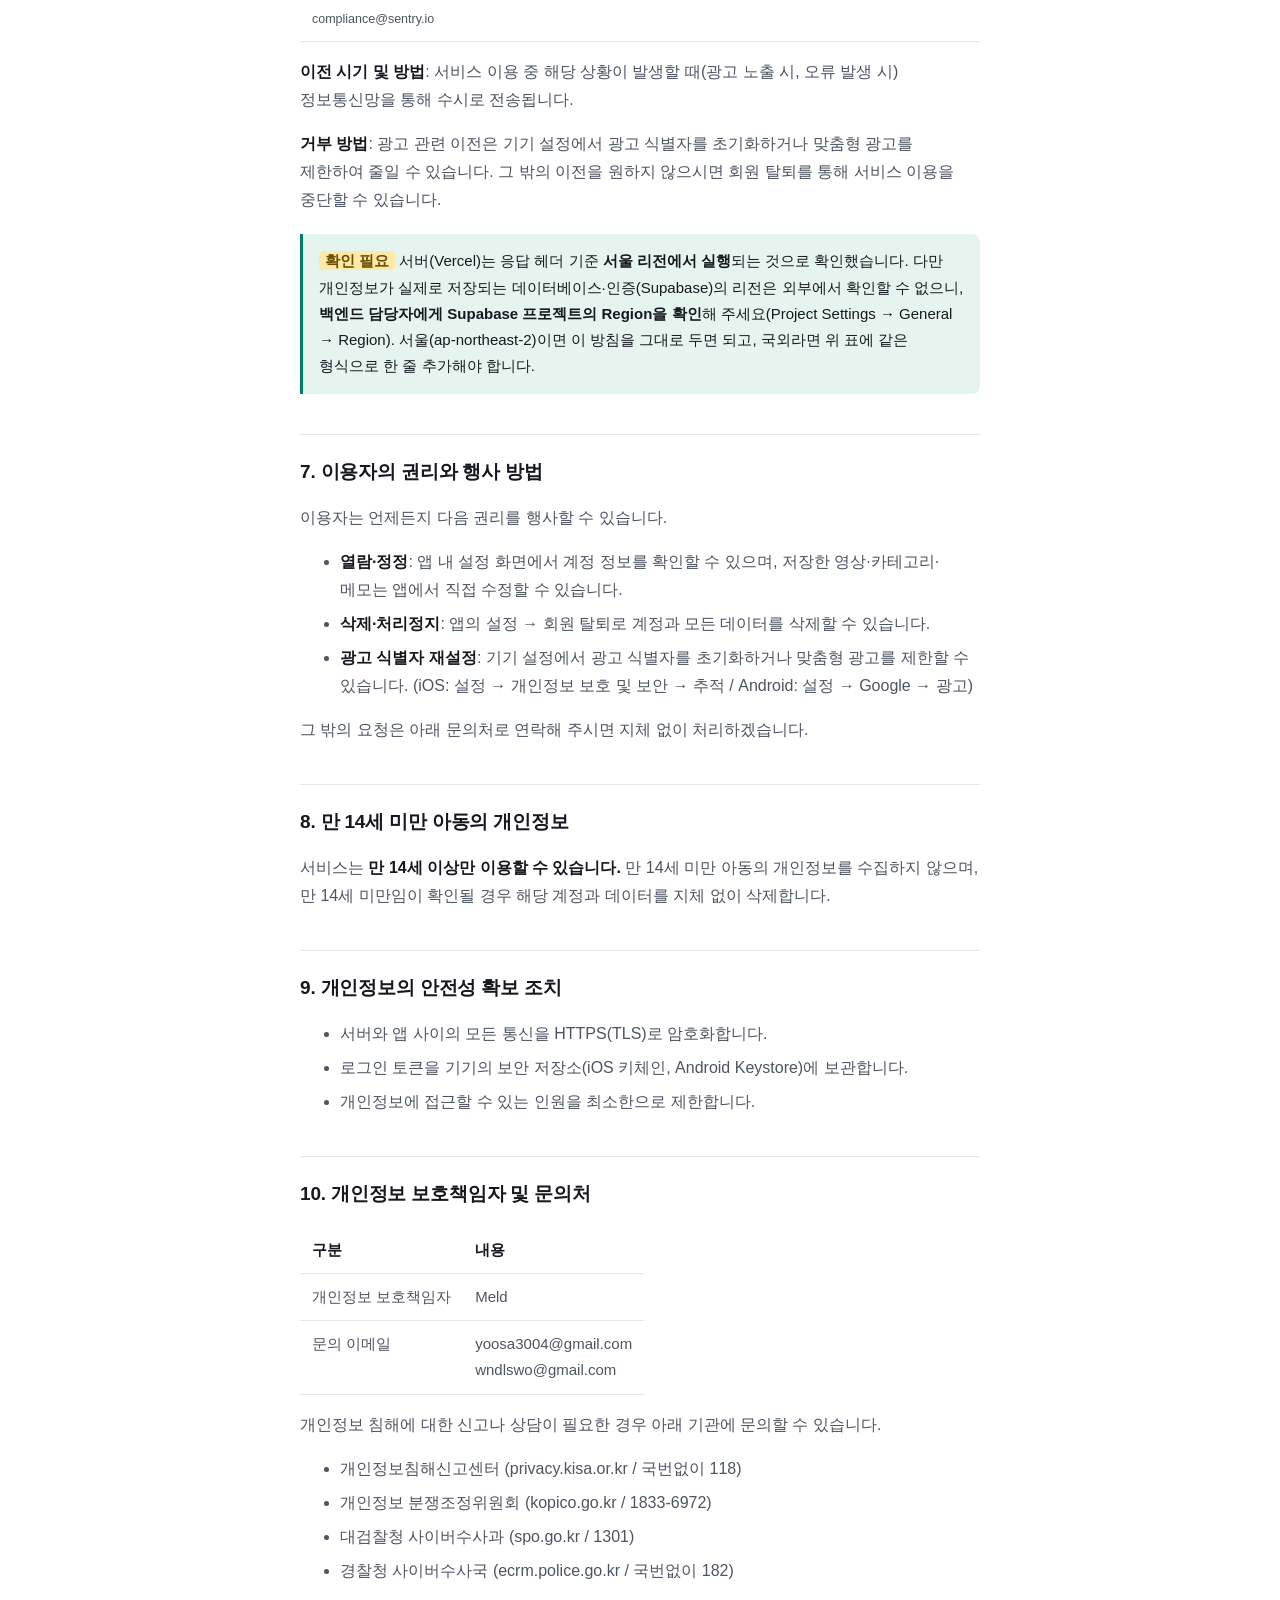
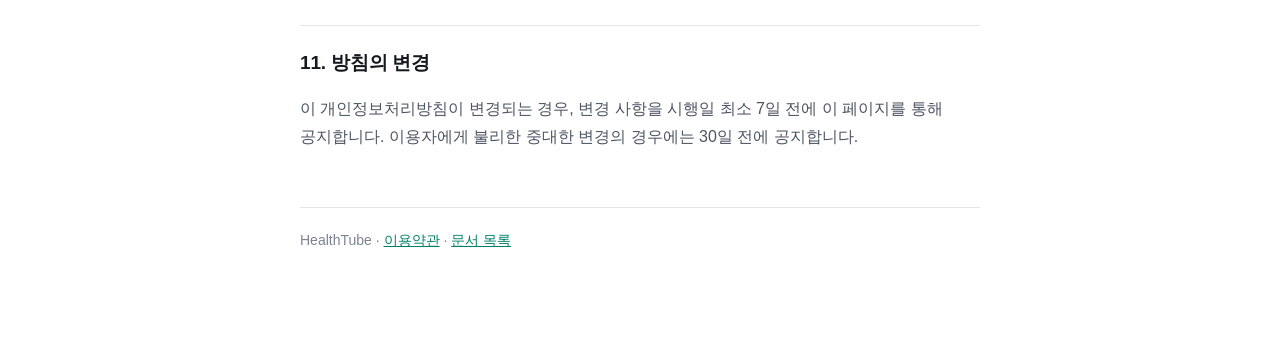
==== commit 0cd83dc5: "Vercel 실행 리전 확인 결과 반영 응답 헤더 x-vercel-id가 icn1::icn1로, 엣지와 함수 실행 리전이 모두 서울이다 (Vercel 기본값은 미국 iad1이므로 " ====
--- a/privacy.html
+++ b/privacy.html
@@ -100,7 +100,7 @@
 <p><strong>거부 방법</strong>: 광고 관련 이전은 기기 설정에서 광고 식별자를 초기화하거나 맞춤형 광고를 제한하여 줄일 수 있습니다. 그 밖의 이전을 원하지 않으시면 회원 탈퇴를 통해 서비스 이용을 중단할 수 있습니다.</p>
 
 <div class="note">
-  <p><span class="todo">확인 필요</span> 서버·인증 인프라(Vercel, Supabase)의 <strong>데이터 저장 리전을 백엔드 담당자와 확인</strong>한 뒤, 국외라면 위 표에 같은 형식으로 추가해 주세요. 국내 리전이라면 추가하지 않아도 됩니다.</p>
+  <p><span class="todo">확인 필요</span> 서버(Vercel)는 응답 헤더 기준 <strong>서울 리전에서 실행</strong>되는 것으로 확인했습니다. 다만 개인정보가 실제로 저장되는 데이터베이스·인증(Supabase)의 리전은 외부에서 확인할 수 없으니, <strong>백엔드 담당자에게 Supabase 프로젝트의 Region을 확인</strong>해 주세요(Project Settings → General → Region). 서울(ap-northeast-2)이면 이 방침을 그대로 두면 되고, 국외라면 위 표에 같은 형식으로 한 줄 추가해야 합니다.</p>
 </div>
 
 <h2>7. 이용자의 권리와 행사 방법</h2>
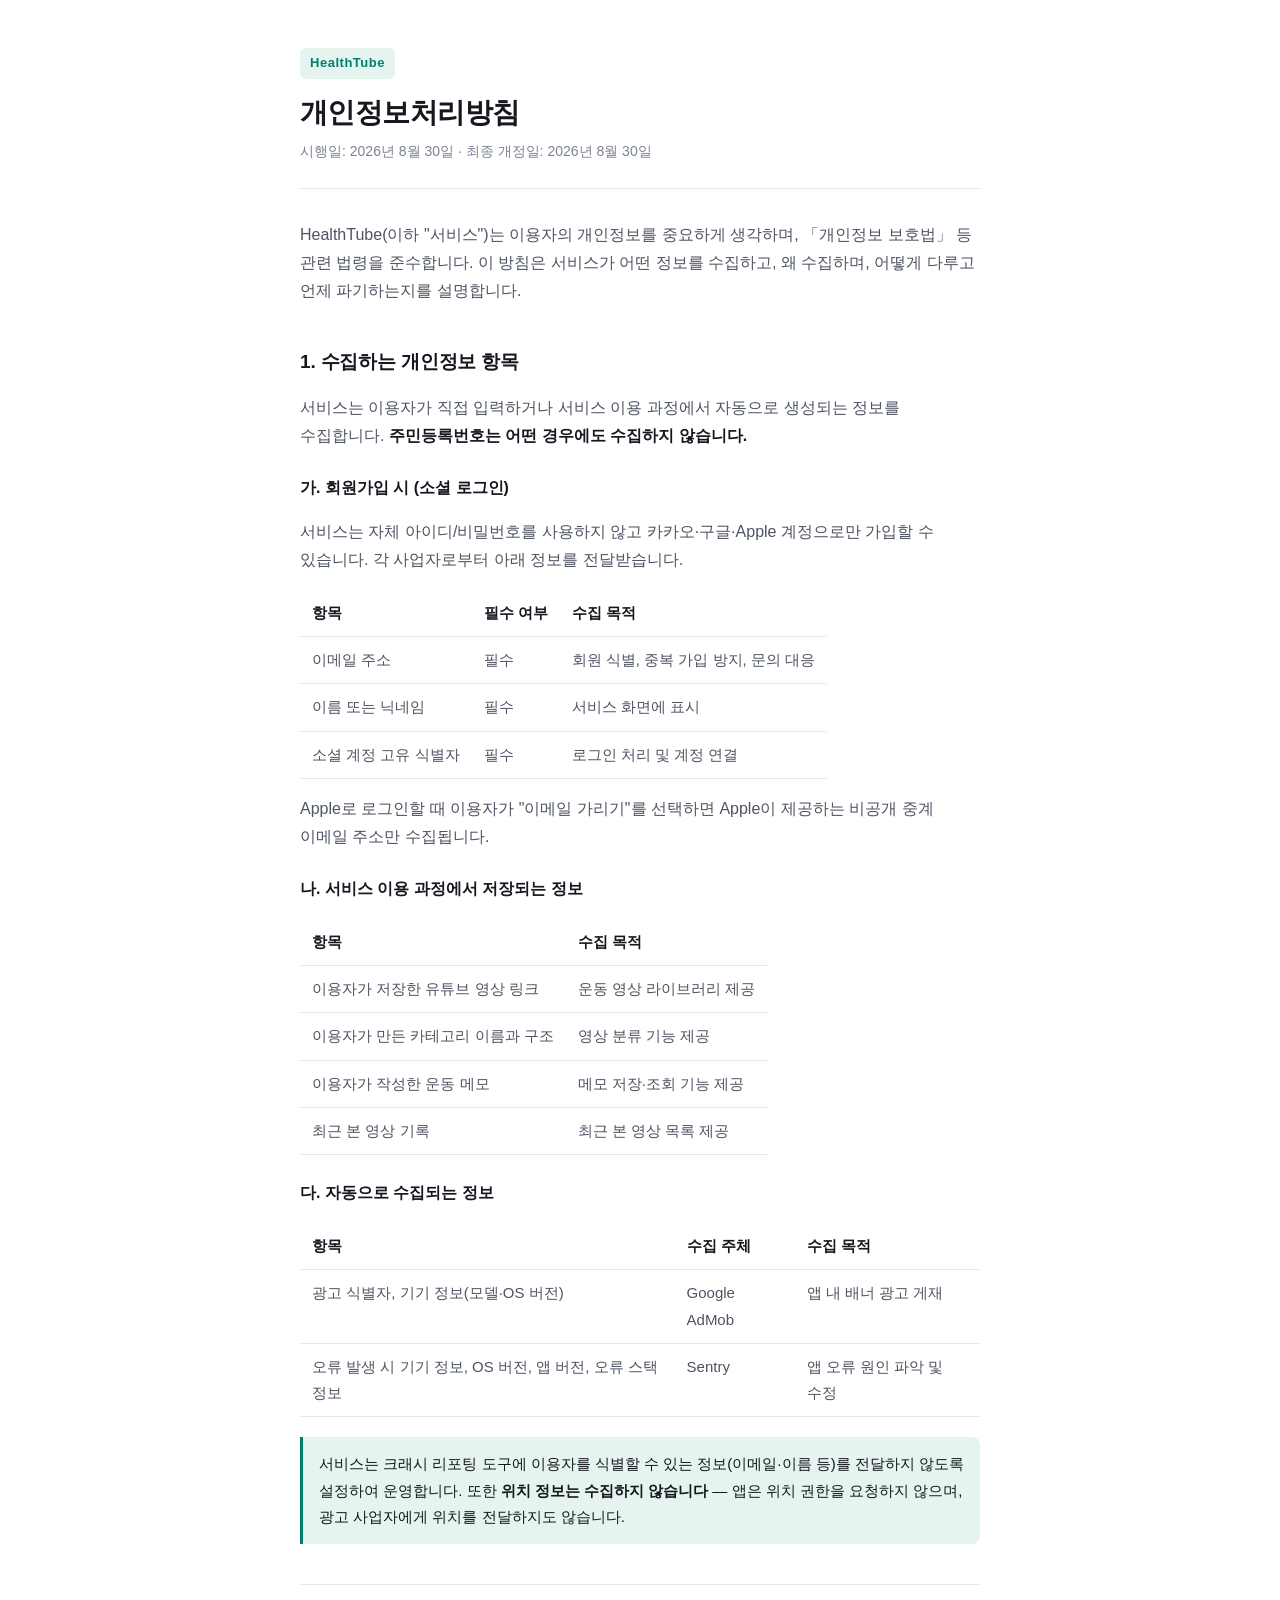
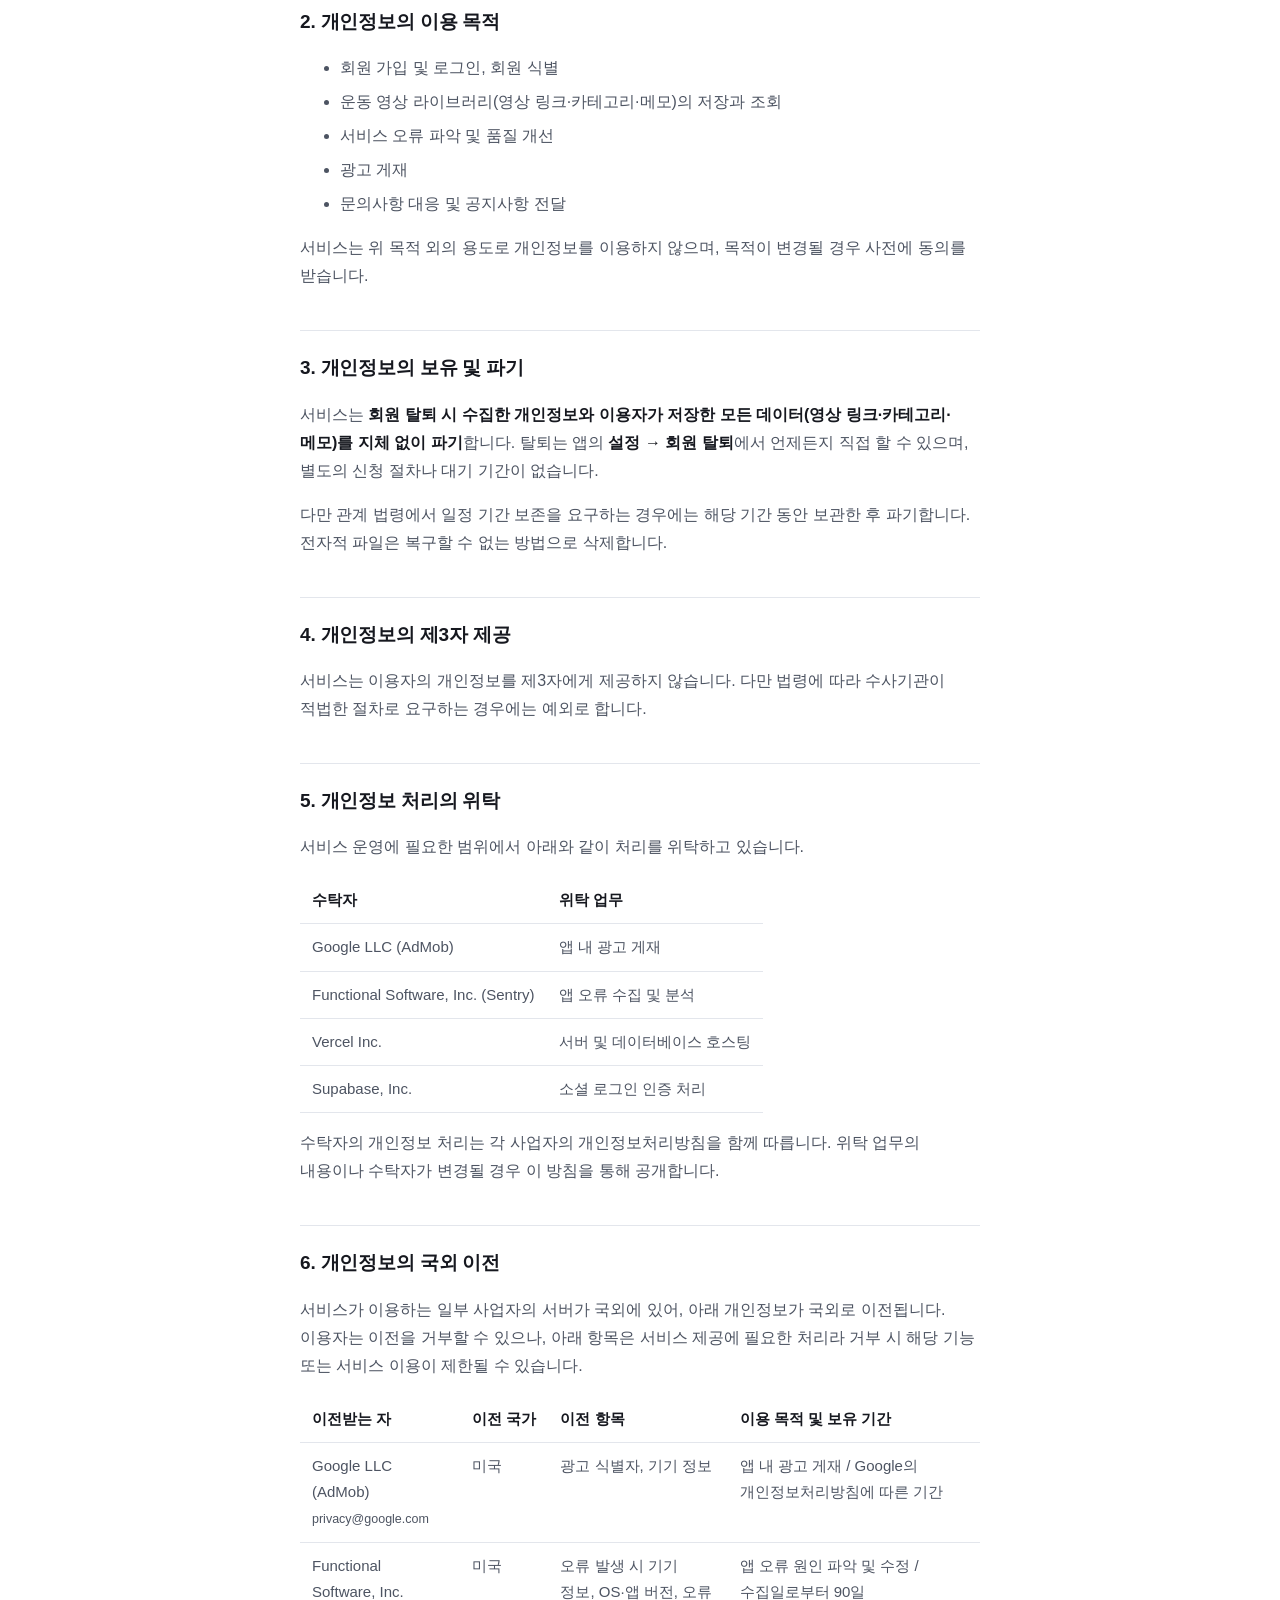
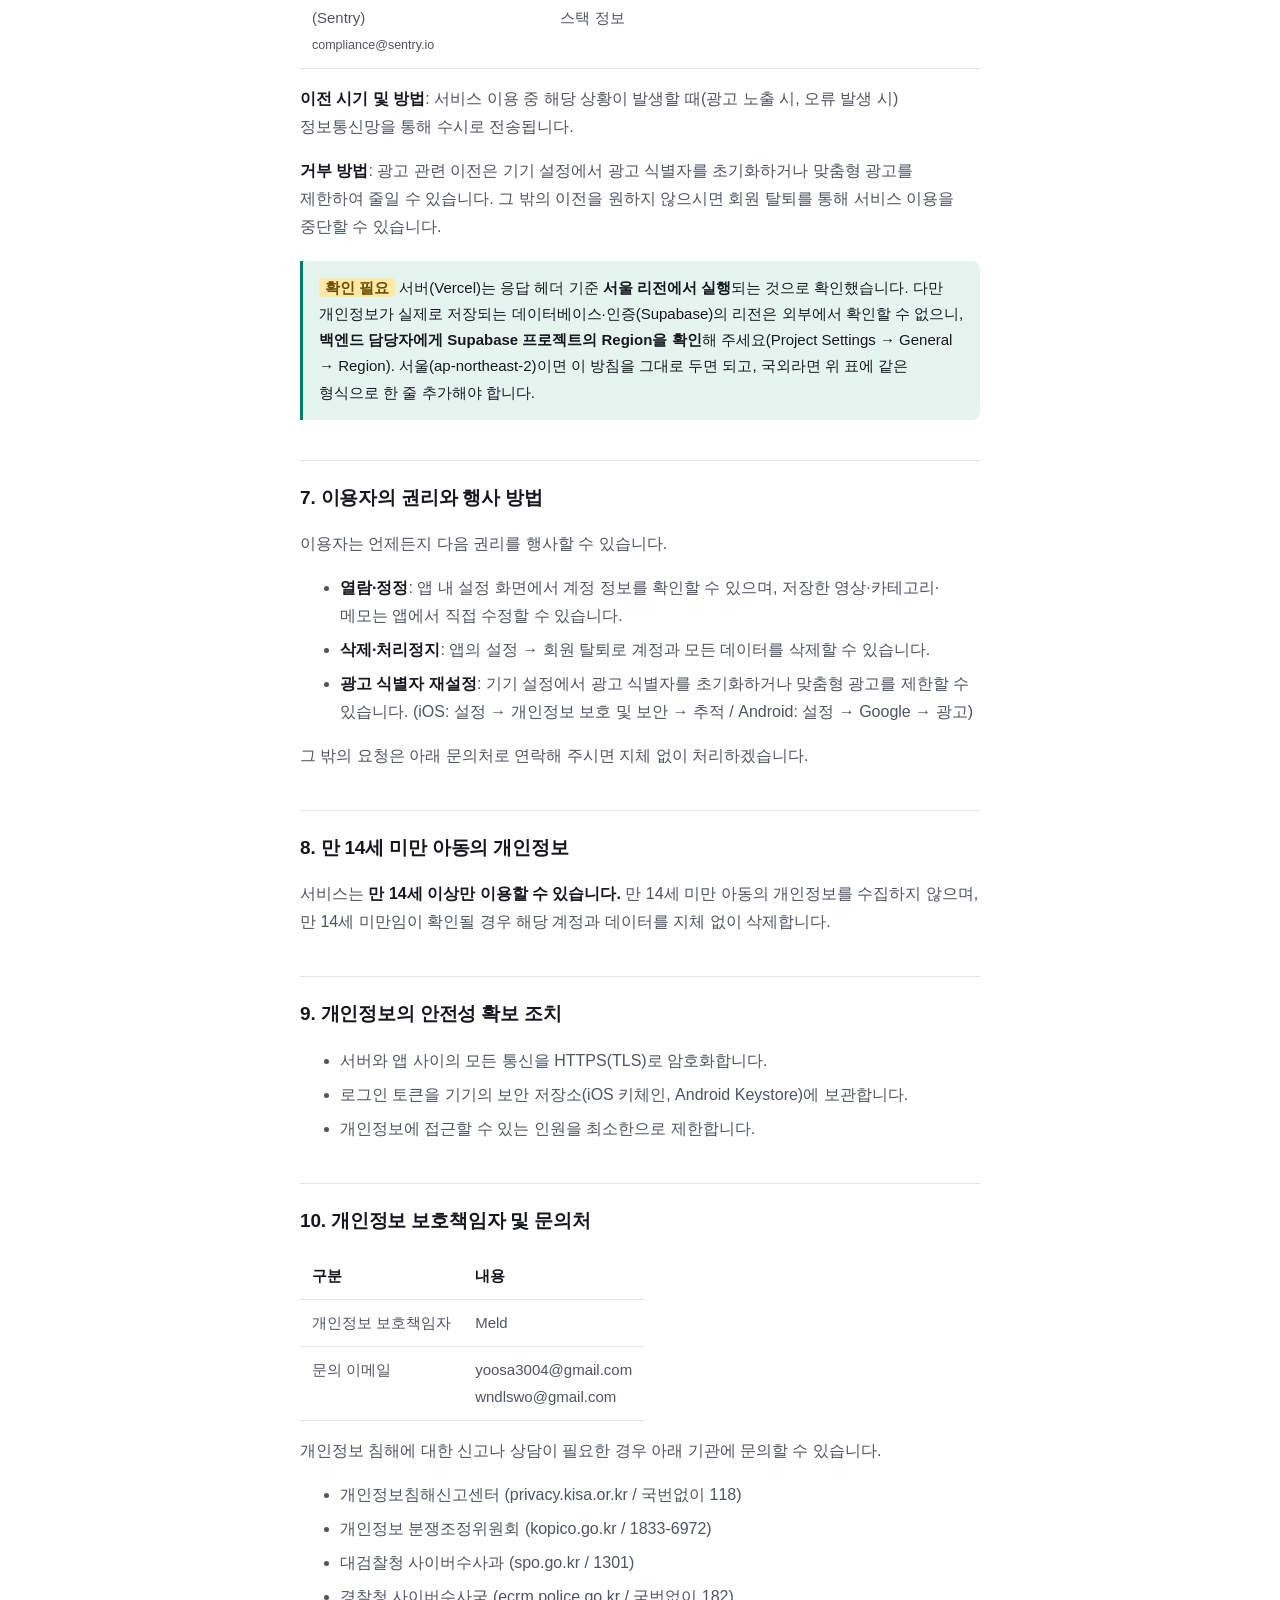
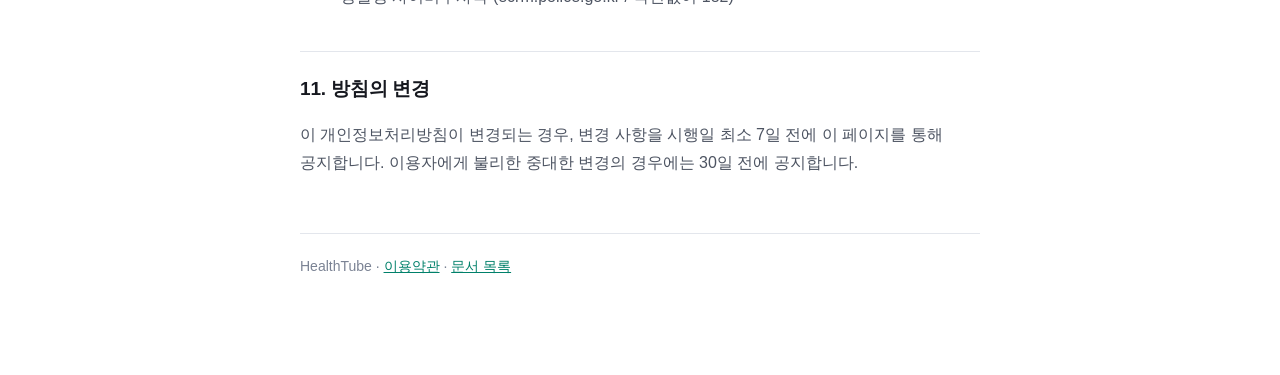
==== commit 7c19ec07: "수집 항목에서 위치 정보 제외 앱이 위치 권한을 요청하지 않고 광고 SDK에 위치를 넘기지도 않는데 방침에 '대략적 위치'를 적어둬서 실제보다 넓게 신고돼 있었다. App Stor" ====
--- a/privacy.html
+++ b/privacy.html
@@ -43,12 +43,12 @@
 <h3>다. 자동으로 수집되는 정보</h3>
 <table>
   <tr><th>항목</th><th>수집 주체</th><th>수집 목적</th></tr>
-  <tr><td>광고 식별자, 기기 정보(모델·OS 버전), 대략적 위치(국가 수준)</td><td>Google AdMob</td><td>앱 내 배너 광고 게재</td></tr>
+  <tr><td>광고 식별자, 기기 정보(모델·OS 버전)</td><td>Google AdMob</td><td>앱 내 배너 광고 게재</td></tr>
   <tr><td>오류 발생 시 기기 정보, OS 버전, 앱 버전, 오류 스택 정보</td><td>Sentry</td><td>앱 오류 원인 파악 및 수정</td></tr>
 </table>
 
 <div class="note">
-  <p>서비스는 크래시 리포팅 도구에 이용자를 식별할 수 있는 정보(이메일·이름 등)를 전달하지 않도록 설정하여 운영합니다.</p>
+  <p>서비스는 크래시 리포팅 도구에 이용자를 식별할 수 있는 정보(이메일·이름 등)를 전달하지 않도록 설정하여 운영합니다. 또한 <strong>위치 정보는 수집하지 않습니다</strong> — 앱은 위치 권한을 요청하지 않으며, 광고 사업자에게 위치를 전달하지도 않습니다.</p>
 </div>
 
 <h2>2. 개인정보의 이용 목적</h2>
@@ -86,7 +86,7 @@
   <tr>
     <td>Google LLC<br>(AdMob)<br><small>privacy@google.com</small></td>
     <td>미국</td>
-    <td>광고 식별자, 기기 정보, 대략적 위치(국가 수준)</td>
+    <td>광고 식별자, 기기 정보</td>
     <td>앱 내 광고 게재 / Google의 개인정보처리방침에 따른 기간</td>
   </tr>
   <tr>
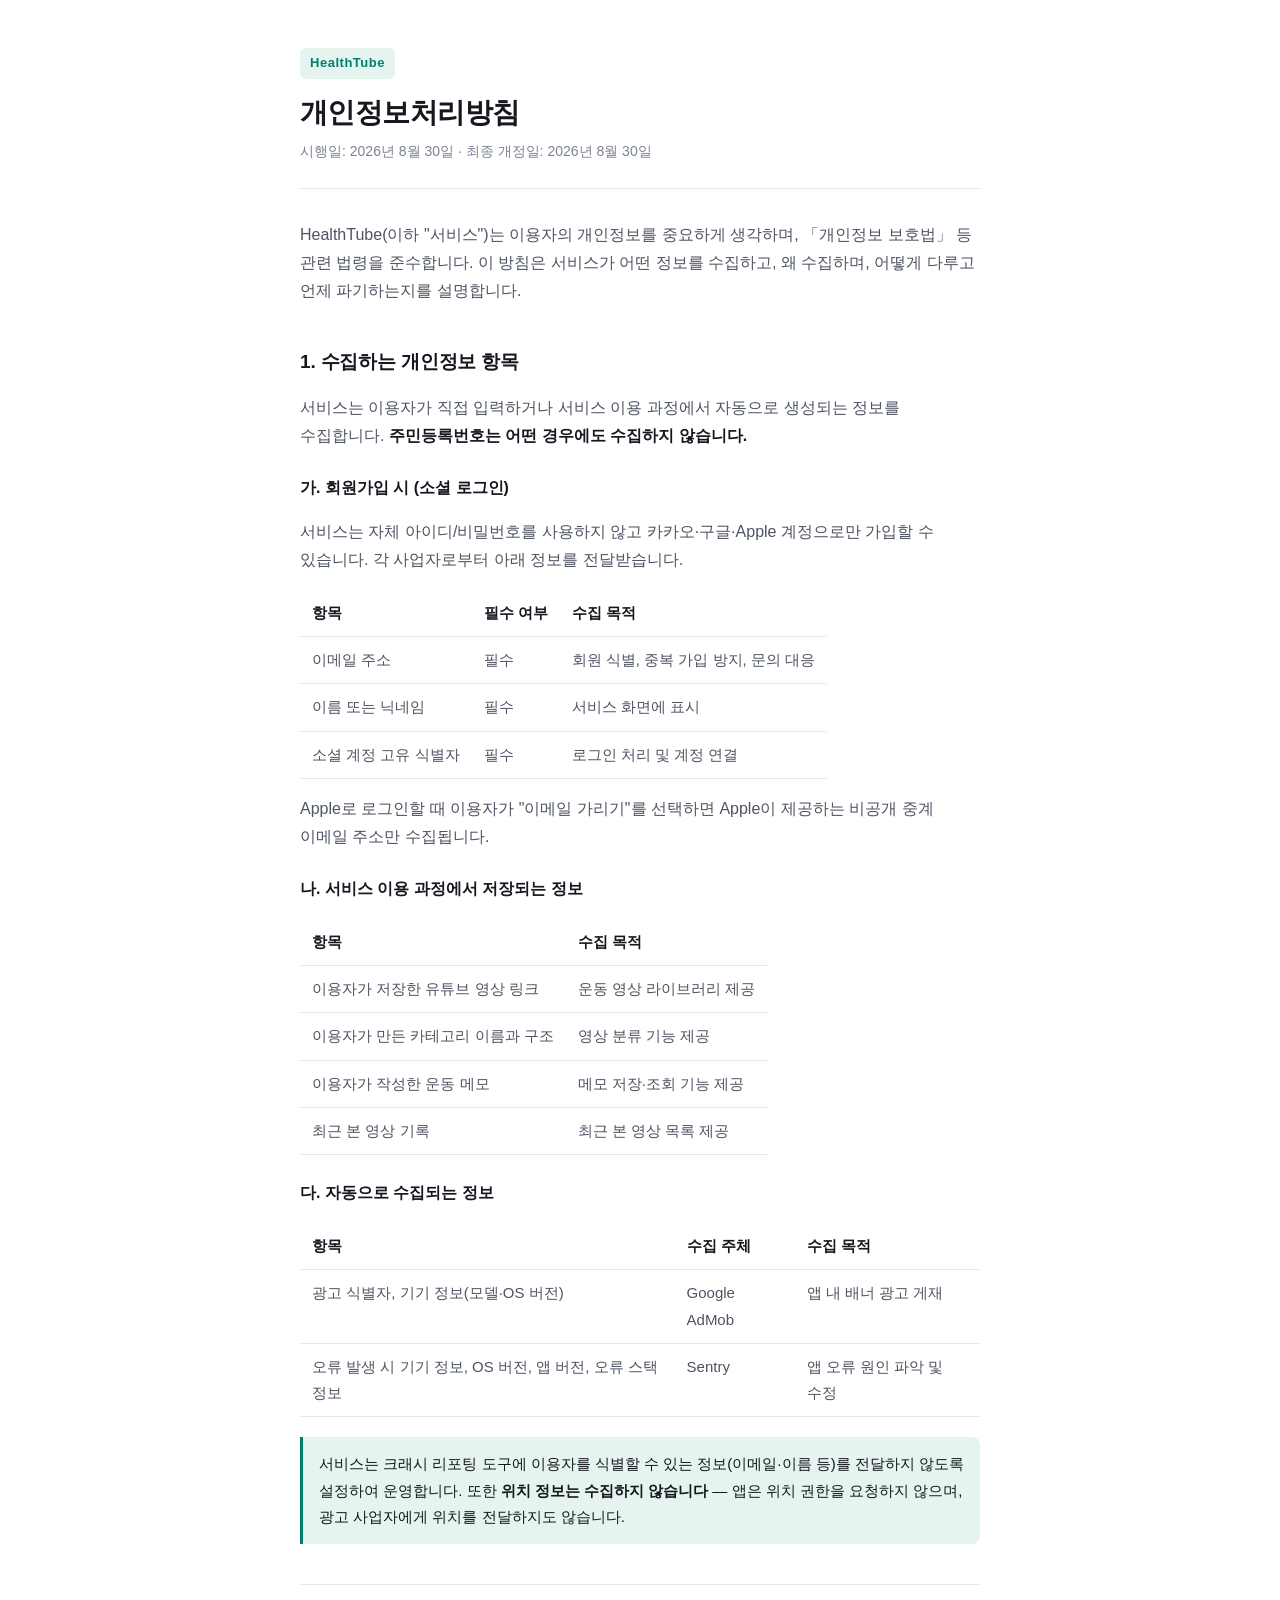
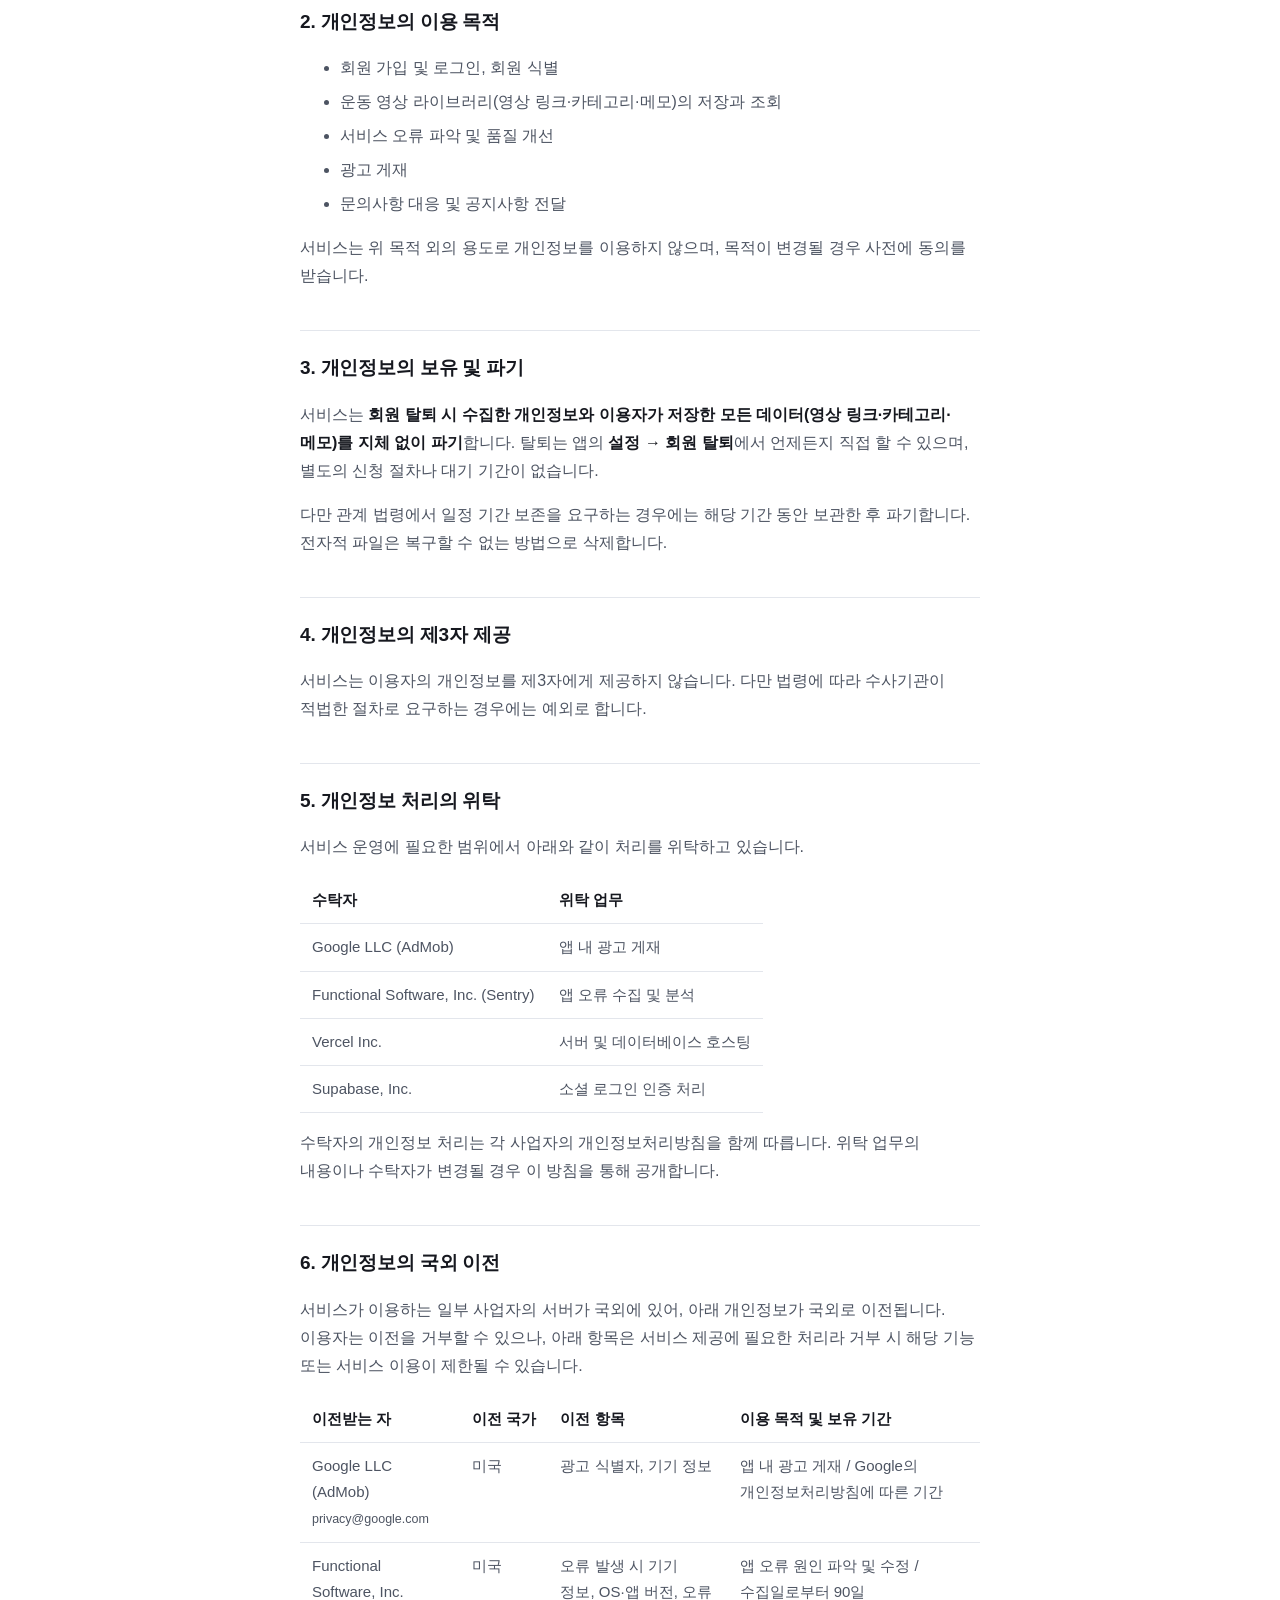
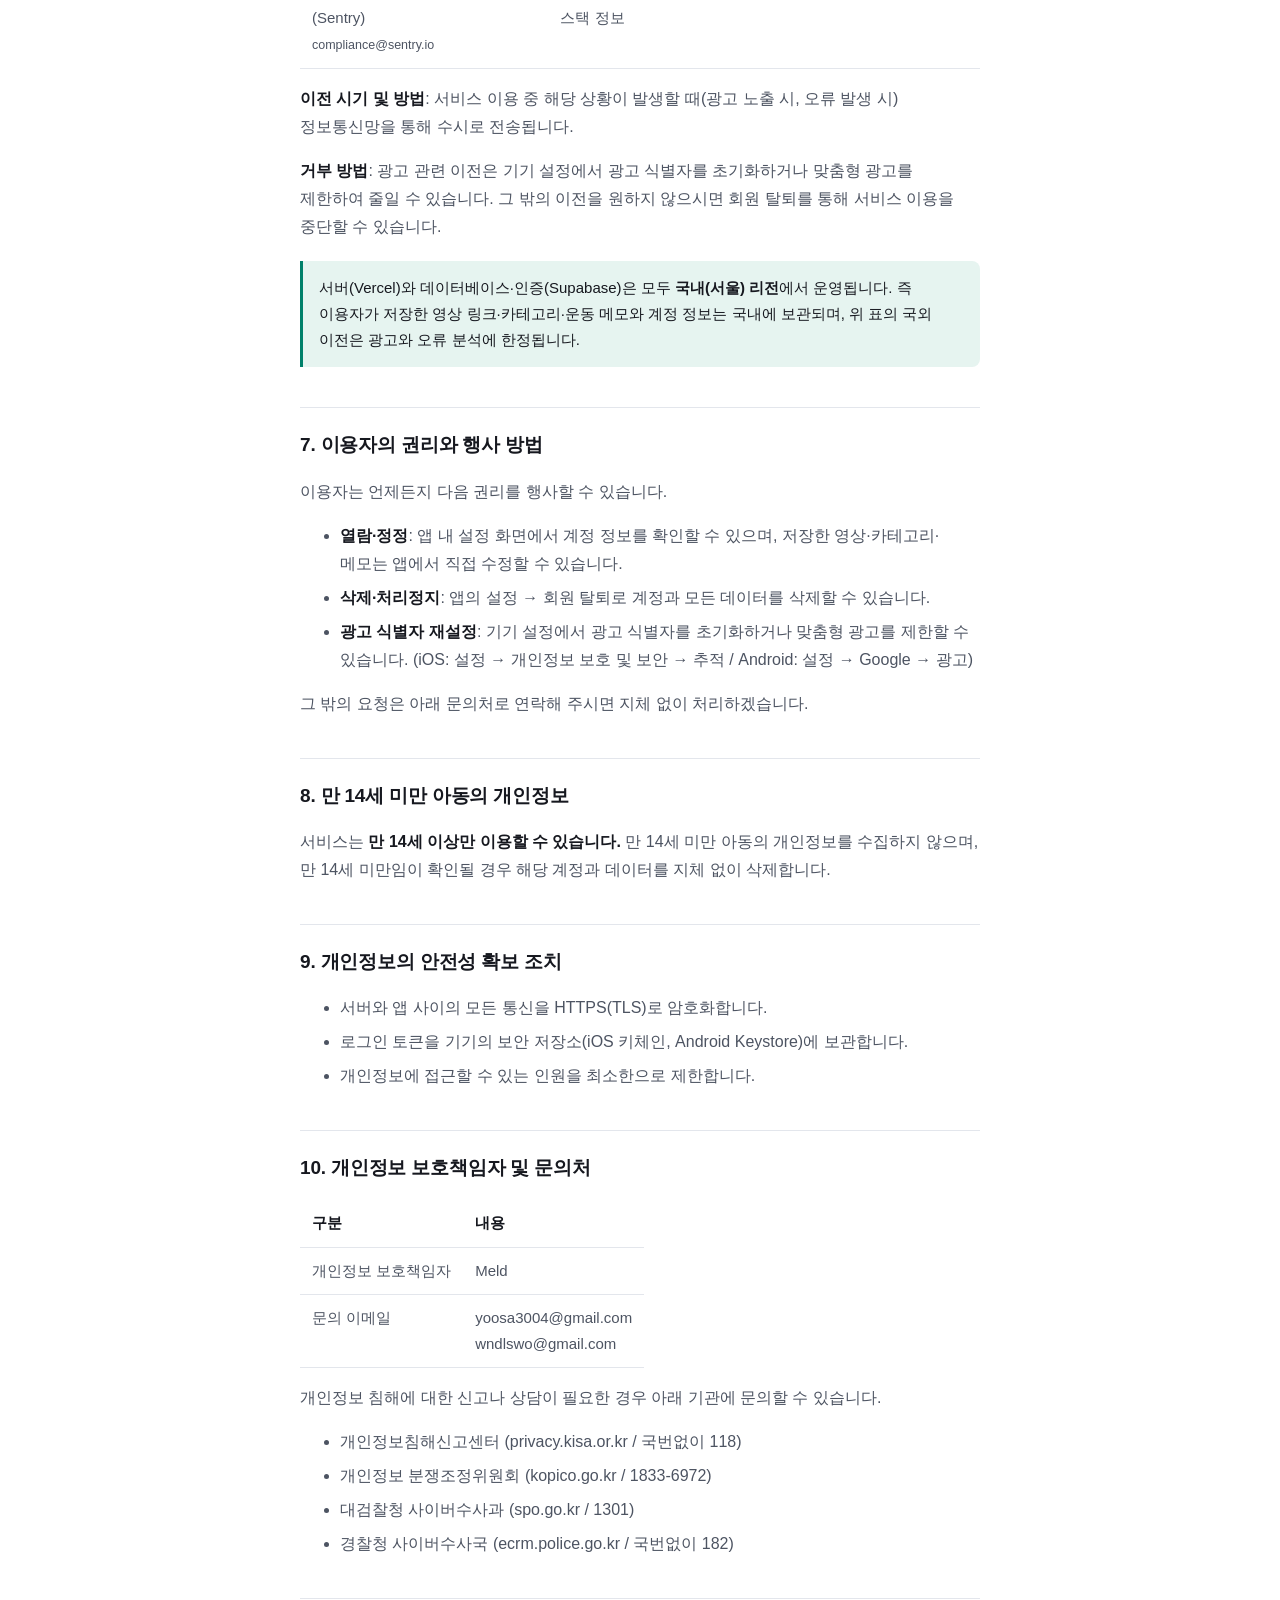
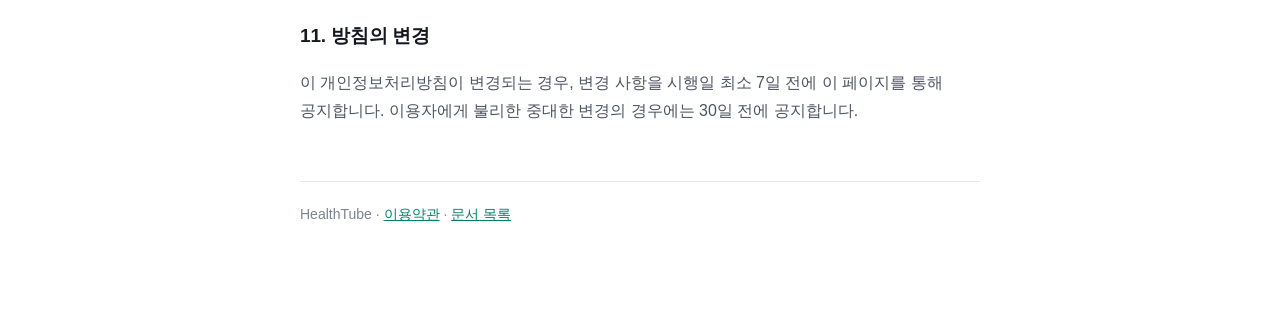
==== commit 6a7ad601: "서버·DB 리전을 국내(서울)로 확정 백엔드 담당자 확인 결과 Supabase도 서울 리전이다. Vercel은 응답 헤더로 이미 서울 실행을 확인했으므로, 개인정보가 실제로 저장되" ====
--- a/privacy.html
+++ b/privacy.html
@@ -100,7 +100,7 @@
 <p><strong>거부 방법</strong>: 광고 관련 이전은 기기 설정에서 광고 식별자를 초기화하거나 맞춤형 광고를 제한하여 줄일 수 있습니다. 그 밖의 이전을 원하지 않으시면 회원 탈퇴를 통해 서비스 이용을 중단할 수 있습니다.</p>
 
 <div class="note">
-  <p><span class="todo">확인 필요</span> 서버(Vercel)는 응답 헤더 기준 <strong>서울 리전에서 실행</strong>되는 것으로 확인했습니다. 다만 개인정보가 실제로 저장되는 데이터베이스·인증(Supabase)의 리전은 외부에서 확인할 수 없으니, <strong>백엔드 담당자에게 Supabase 프로젝트의 Region을 확인</strong>해 주세요(Project Settings → General → Region). 서울(ap-northeast-2)이면 이 방침을 그대로 두면 되고, 국외라면 위 표에 같은 형식으로 한 줄 추가해야 합니다.</p>
+  <p>서버(Vercel)와 데이터베이스·인증(Supabase)은 모두 <strong>국내(서울) 리전</strong>에서 운영됩니다. 즉 이용자가 저장한 영상 링크·카테고리·운동 메모와 계정 정보는 국내에 보관되며, 위 표의 국외 이전은 광고와 오류 분석에 한정됩니다.</p>
 </div>
 
 <h2>7. 이용자의 권리와 행사 방법</h2>
